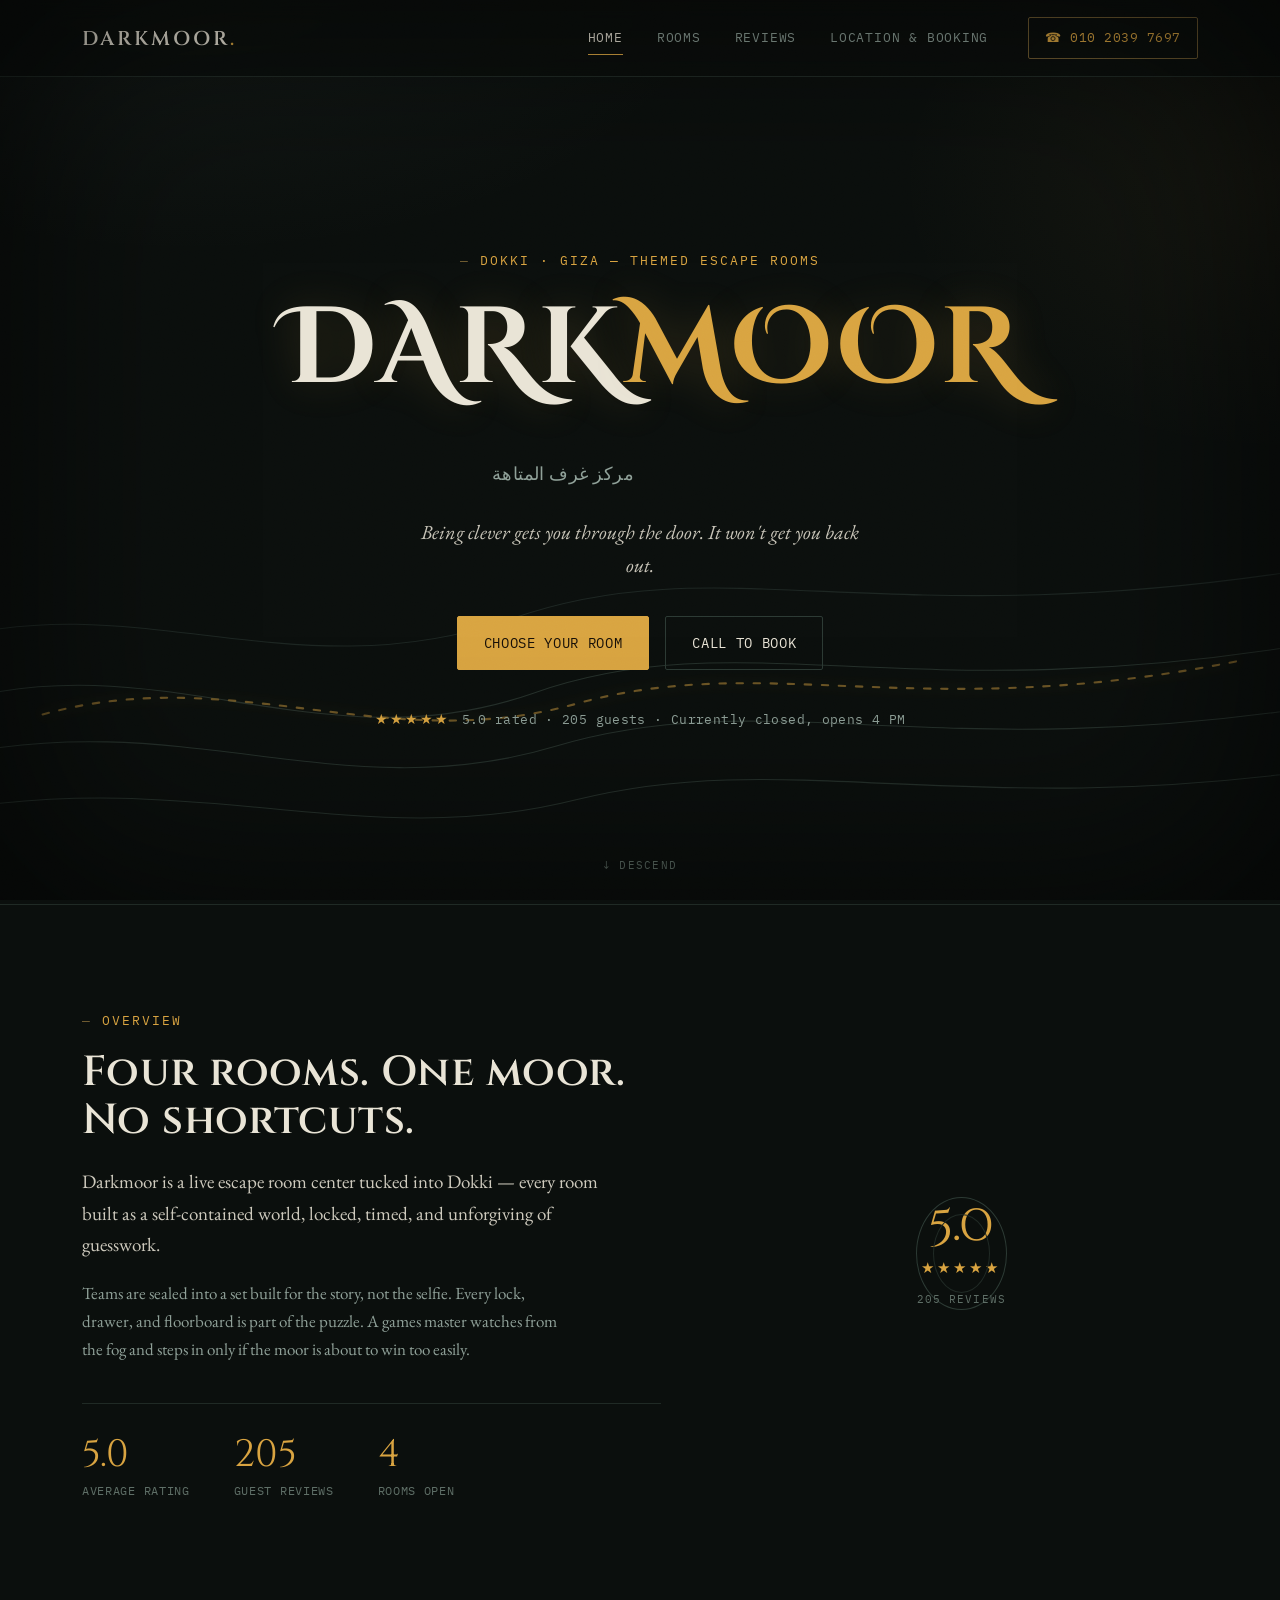
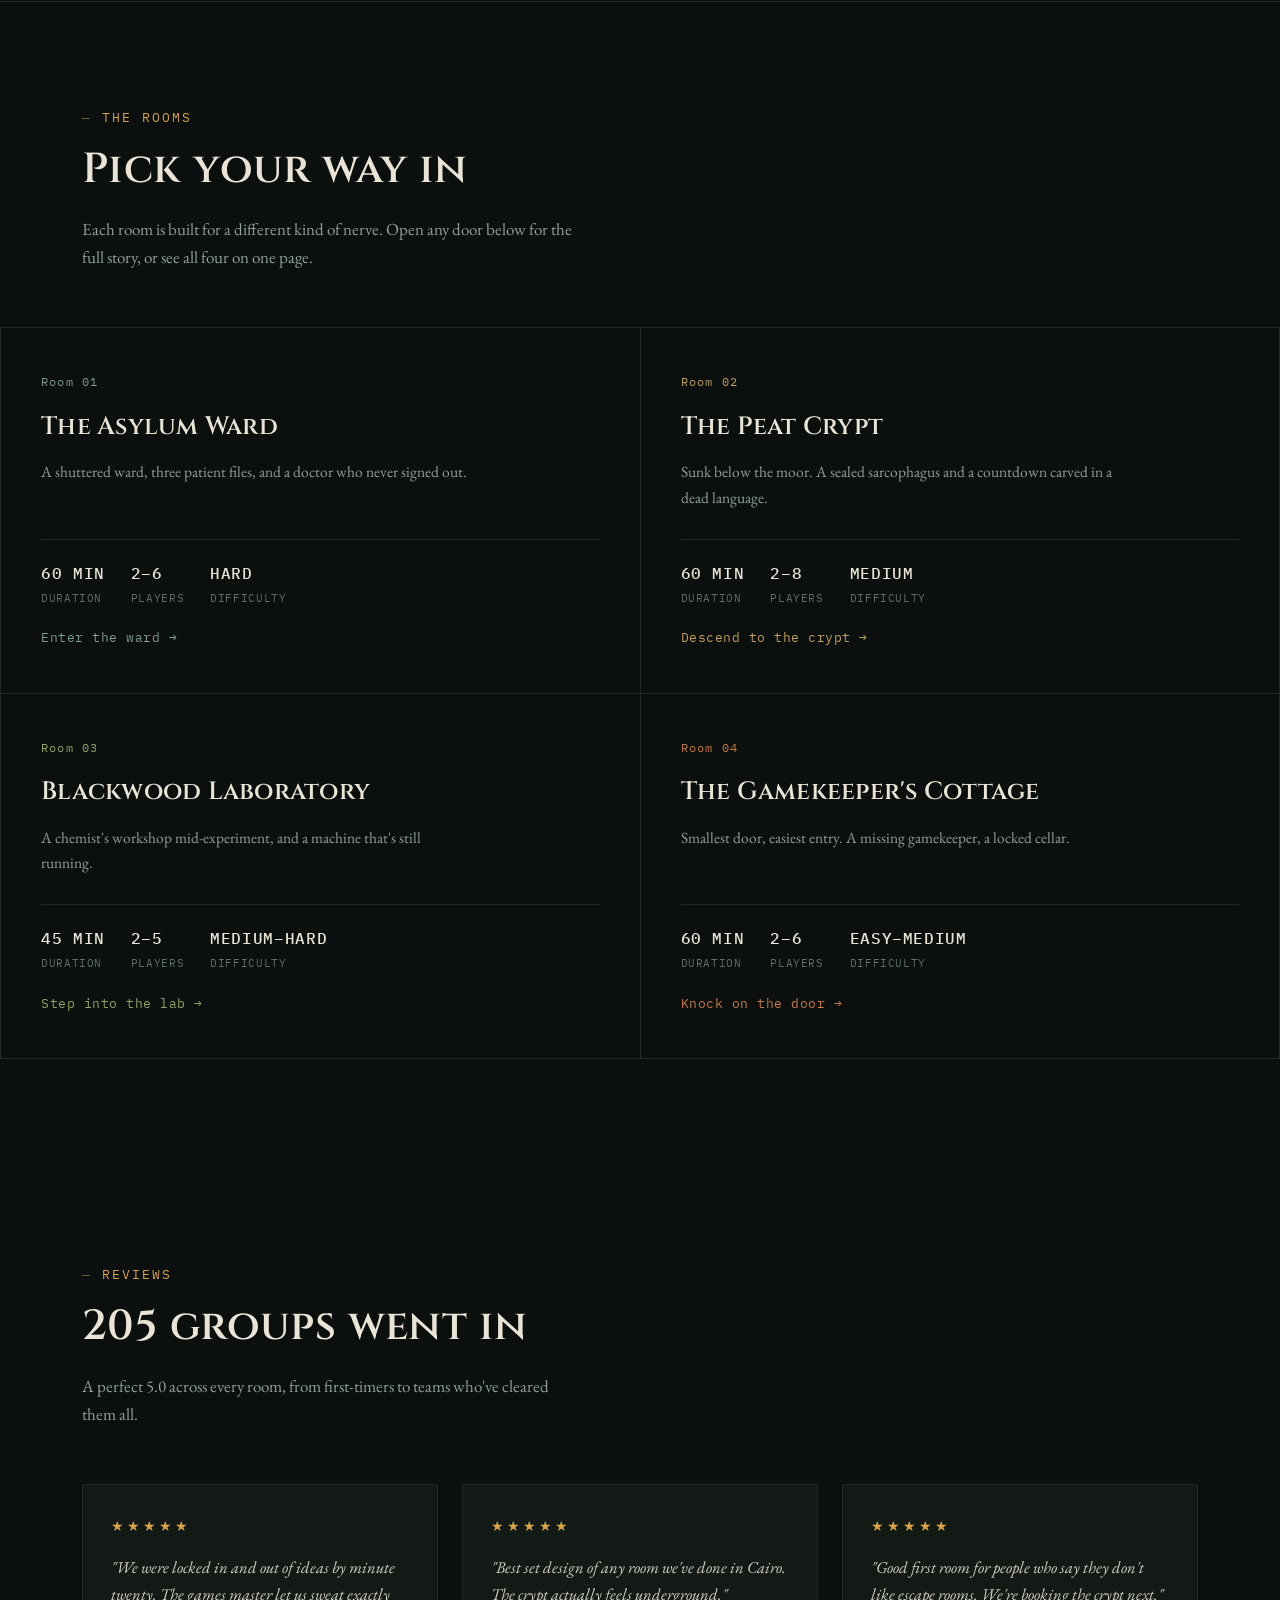
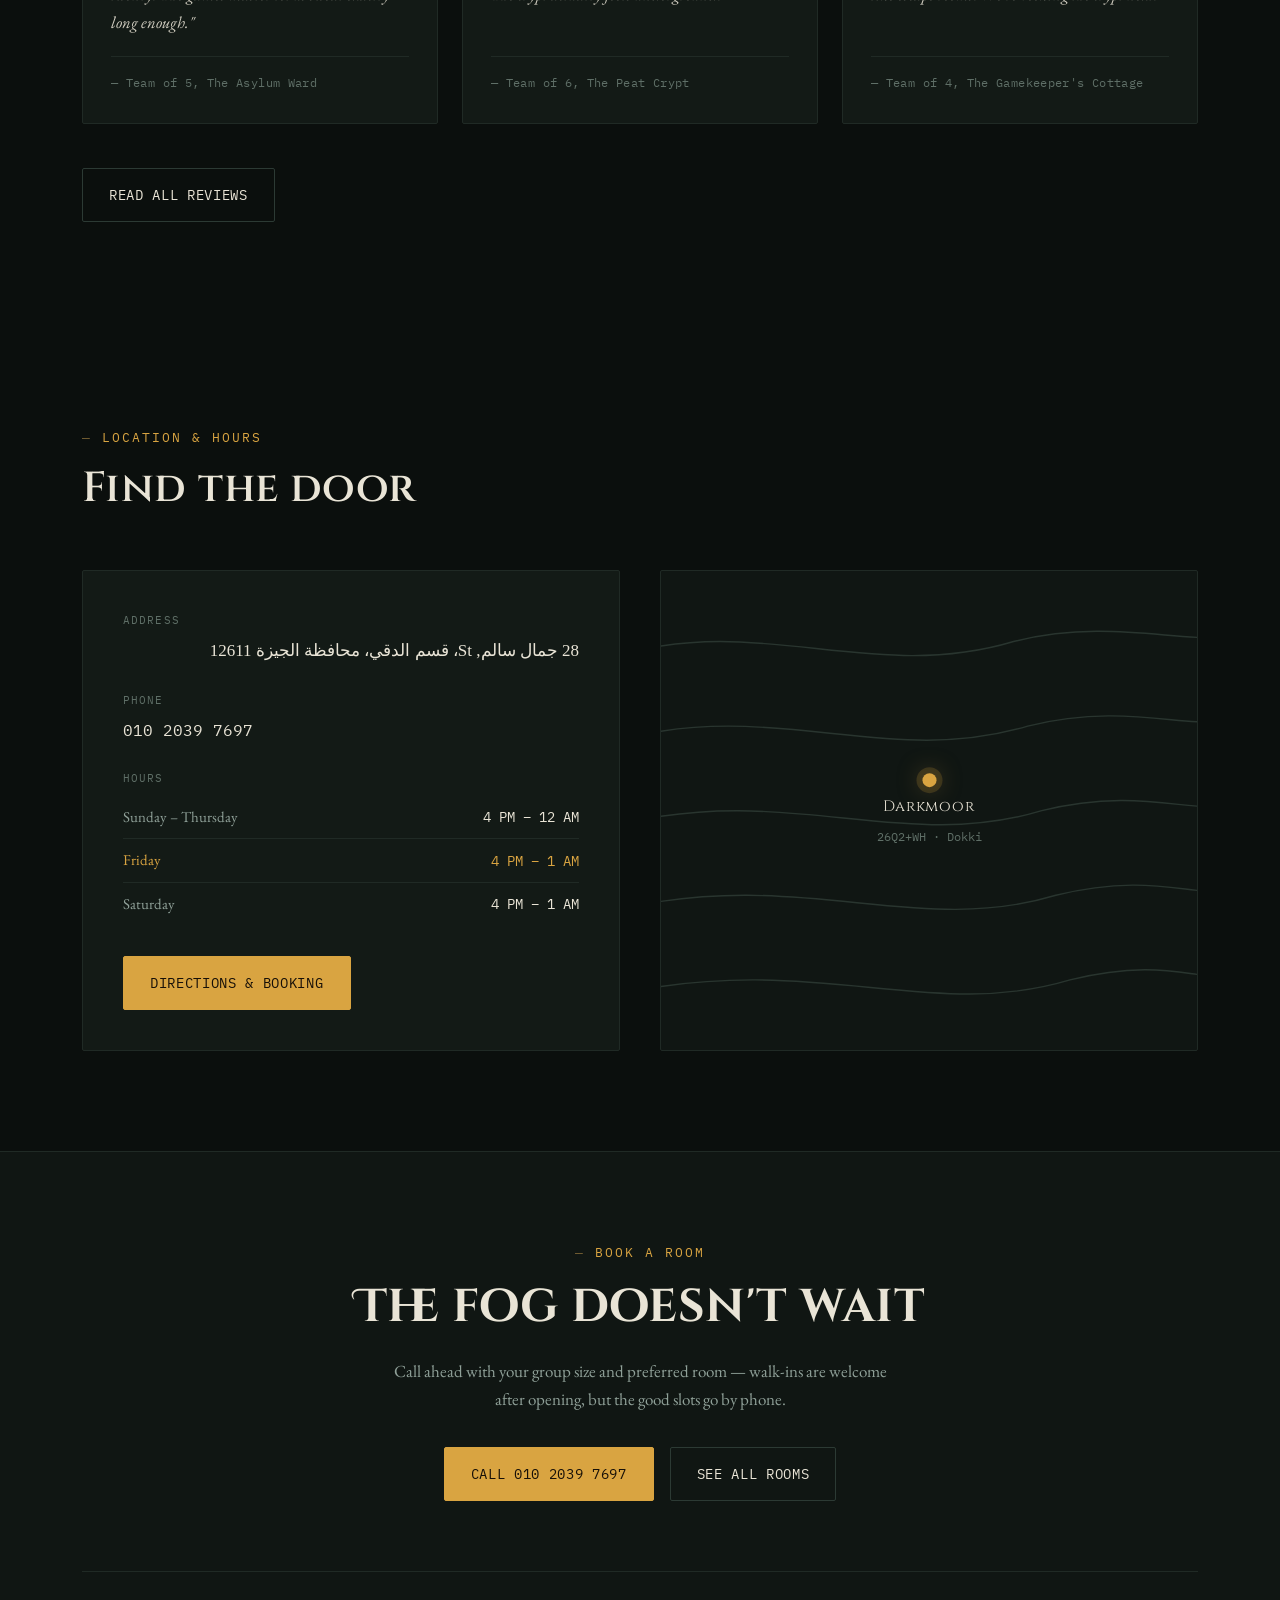
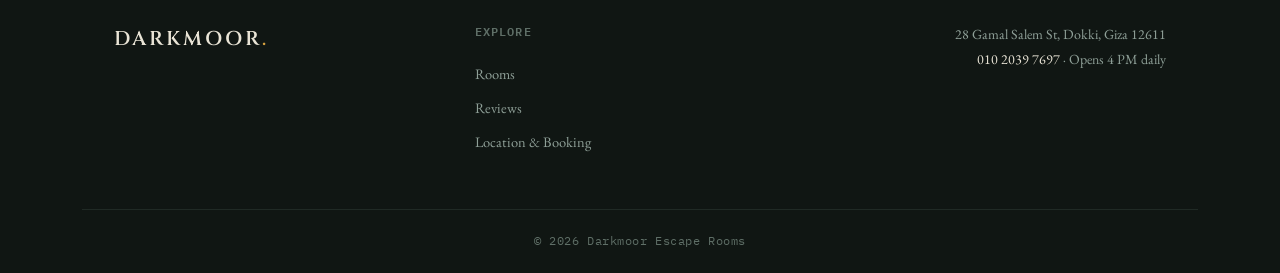
==== index.html @ d8e2b0bd "Add files via upload" ====
<!DOCTYPE html>
<html lang="en" dir="ltr">
<head>
<meta charset="UTF-8">
<meta name="viewport" content="width=device-width, initial-scale=1.0">
<title>Darkmoor Escape Rooms — Dokki, Giza</title>
<meta name="description" content="Darkmoor Escape Rooms in Dokki, Giza. Four themed rooms, one moor, no easy way out. 5.0 stars from 205 guests.">
<link rel="preconnect" href="https://fonts.googleapis.com">
<link rel="preconnect" href="https://fonts.gstatic.com" crossorigin>
<link href="https://fonts.googleapis.com/css2?family=Cinzel:wght@400;500;600;700&family=Cinzel+Decorative:wght@700;900&family=EB+Garamond:ital,wght@0,400;0,500;0,600;1,400&family=IBM+Plex+Mono:wght@400;500&display=swap" rel="stylesheet">
<link rel="stylesheet" href="styles.css">
</head>
<body>

<div class="grain" aria-hidden="true"></div>

<header class="site">
  <div class="nav">
    <a href="index.html" class="brand"><span class="mark">DARKMOOR<span class="dot">.</span></span></a>
    <button class="nav-toggle" aria-label="Toggle menu" aria-expanded="false"><span></span><span></span><span></span></button>
    <nav class="links" aria-label="Primary">
      <a href="index.html" aria-current="page">Home</a>
      <a href="rooms.html">Rooms</a>
      <a href="reviews.html">Reviews</a>
      <a href="location.html">Location &amp; Booking</a>
    </nav>
    <a class="nav-call" href="tel:01020397697">☎ 010 2039 7697</a>
  </div>
</header>

<main id="top">

  <section class="hero">
    <svg class="hero-topo" viewBox="0 0 1200 800" preserveAspectRatio="xMidYMid slice" aria-hidden="true">
      <path d="M-50,600 C150,540 300,660 500,590 C700,520 850,610 1250,540" fill="none" stroke="#3a4a42" stroke-width="1"/>
      <path d="M-50,650 C170,600 320,700 520,640 C720,580 880,660 1250,600" fill="none" stroke="#3a4a42" stroke-width="1"/>
      <path d="M-50,700 C190,660 340,740 540,690 C740,640 900,710 1250,660" fill="none" stroke="#3a4a42" stroke-width="1"/>
      <path d="M-50,540 C130,490 280,590 480,520 C680,450 830,540 1250,470" fill="none" stroke="#2c3934" stroke-width="1"/>
      <path class="hero-lantern-path" d="M40,610 C220,560 360,650 540,600 C720,550 860,620 1160,560" fill="none" stroke="#d9a441" stroke-width="2" stroke-linecap="round"/>
    </svg>

    <div class="hero-content">
      <span class="eyebrow">Dokki · Giza — Themed Escape Rooms</span>
      <h1>DARK<span>MOOR</span></h1>
      <p class="arabic-name">مركز غرف المتاهة</p>
      <p class="tagline">Being clever gets you through the door. It won't get you back out.</p>

      <div class="hero-actions">
        <a class="btn btn-primary" href="rooms.html">Choose Your Room</a>
        <a class="btn btn-ghost" href="tel:01020397697">Call to Book</a>
      </div>

      <div class="hero-rating">
        <span class="stars">★★★★★</span>
        <span>5.0 rated · 205 guests · Currently closed, opens 4 PM</span>
      </div>
    </div>

    <span class="scroll-cue">↓ descend</span>
  </section>

  <section class="overview" id="overview">
    <div class="wrap">
      <div class="grid">
        <div>
          <span class="eyebrow">Overview</span>
          <h2>Four rooms. One moor. No shortcuts.</h2>
          <p class="lede">Darkmoor is a live escape room center tucked into Dokki — every room built as a self-contained world, locked, timed, and unforgiving of guesswork.</p>
          <p>Teams are sealed into a set built for the story, not the selfie. Every lock, drawer, and floorboard is part of the puzzle. A games master watches from the fog and steps in only if the moor is about to win too easily.</p>
          <div class="stat-row">
            <div class="stat"><span class="n">5.0</span><span class="l">Average rating</span></div>
            <div class="stat"><span class="n">205</span><span class="l">Guest reviews</span></div>
            <div class="stat"><span class="n">4</span><span class="l">Rooms open</span></div>
          </div>
        </div>
        <div class="seal-frame">
          <div class="inner">
            <span class="big">5.0</span>
            <span class="stars">★★★★★</span>
            <span class="sub">205 Reviews</span>
          </div>
        </div>
      </div>
    </div>
  </section>

  <section class="rooms" id="rooms">
    <div class="wrap">
      <div class="section-head">
        <span class="eyebrow">The Rooms</span>
        <h2>Pick your way in</h2>
        <p>Each room is built for a different kind of nerve. Open any door below for the full story, or see all four on one page.</p>
      </div>
    </div>
    <div class="room-list">
      <a class="room-card" href="asylum-ward.html">
        <span class="index">Room 01</span>
        <h3>The Asylum Ward</h3>
        <p class="desc">A shuttered ward, three patient files, and a doctor who never signed out.</p>
        <div class="room-meta">
          <span><b>60 min</b>Duration</span>
          <span><b>2–6</b>Players</span>
          <span><b>Hard</b>Difficulty</span>
        </div>
        <div class="enter">Enter the ward →</div>
      </a>
      <a class="room-card" href="peat-crypt.html">
        <span class="index">Room 02</span>
        <h3>The Peat Crypt</h3>
        <p class="desc">Sunk below the moor. A sealed sarcophagus and a countdown carved in a dead language.</p>
        <div class="room-meta">
          <span><b>60 min</b>Duration</span>
          <span><b>2–8</b>Players</span>
          <span><b>Medium</b>Difficulty</span>
        </div>
        <div class="enter">Descend to the crypt →</div>
      </a>
      <a class="room-card" href="blackwood-laboratory.html">
        <span class="index">Room 03</span>
        <h3>Blackwood Laboratory</h3>
        <p class="desc">A chemist's workshop mid-experiment, and a machine that's still running.</p>
        <div class="room-meta">
          <span><b>45 min</b>Duration</span>
          <span><b>2–5</b>Players</span>
          <span><b>Medium–Hard</b>Difficulty</span>
        </div>
        <div class="enter">Step into the lab →</div>
      </a>
      <a class="room-card" href="gamekeepers-cottage.html">
        <span class="index">Room 04</span>
        <h3>The Gamekeeper's Cottage</h3>
        <p class="desc">Smallest door, easiest entry. A missing gamekeeper, a locked cellar.</p>
        <div class="room-meta">
          <span><b>60 min</b>Duration</span>
          <span><b>2–6</b>Players</span>
          <span><b>Easy–Medium</b>Difficulty</span>
        </div>
        <div class="enter">Knock on the door →</div>
      </a>
    </div>
  </section>

  <section class="reviews" id="reviews">
    <div class="wrap">
      <div class="section-head">
        <span class="eyebrow">Reviews</span>
        <h2>205 groups went in</h2>
        <p>A perfect 5.0 across every room, from first-timers to teams who've cleared them all.</p>
      </div>
      <div class="review-grid">
        <div class="review-card">
          <div class="stars">★★★★★</div>
          <p>"We were locked in and out of ideas by minute twenty. The games master let us sweat exactly long enough."</p>
          <div class="who">— Team of 5, The Asylum Ward</div>
        </div>
        <div class="review-card">
          <div class="stars">★★★★★</div>
          <p>"Best set design of any room we've done in Cairo. The crypt actually feels underground."</p>
          <div class="who">— Team of 6, The Peat Crypt</div>
        </div>
        <div class="review-card">
          <div class="stars">★★★★★</div>
          <p>"Good first room for people who say they don't like escape rooms. We're booking the crypt next."</p>
          <div class="who">— Team of 4, The Gamekeeper's Cottage</div>
        </div>
      </div>
      <div class="hero-actions" style="justify-content:flex-start; margin-top:44px;">
        <a class="btn btn-ghost" href="reviews.html">Read All Reviews</a>
      </div>
    </div>
  </section>

  <section class="location" id="location">
    <div class="wrap">
      <div class="section-head">
        <span class="eyebrow">Location &amp; Hours</span>
        <h2>Find the door</h2>
      </div>
      <div class="loc-grid">
        <div class="card-panel">
          <div class="field">
            <div class="k">Address</div>
            <div class="v arabic">28 جمال سالم, St، قسم الدقي، محافظة الجيزة 12611</div>
          </div>
          <div class="field">
            <div class="k">Phone</div>
            <div class="v mono"><a href="tel:01020397697">010 2039 7697</a></div>
          </div>
          <div class="field" style="margin-bottom:0;">
            <div class="k">Hours</div>
            <table class="hours">
              <tr><td>Sunday – Thursday</td><td>4 PM – 12 AM</td></tr>
              <tr class="today"><td>Friday</td><td>4 PM – 1 AM</td></tr>
              <tr><td>Saturday</td><td>4 PM – 1 AM</td></tr>
            </table>
          </div>
          <div class="hero-actions" style="justify-content:flex-start; margin-top:30px;">
            <a class="btn btn-primary" href="location.html">Directions &amp; Booking</a>
          </div>
        </div>
        <div class="map-render">
          <svg viewBox="0 0 400 340" preserveAspectRatio="xMidYMid slice" aria-hidden="true">
            <path d="M-20,60 C80,30 160,80 260,50 C340,30 400,60 420,40" fill="none" stroke="#3a4a42" stroke-width="1"/>
            <path d="M-20,120 C90,90 170,140 270,110 C350,90 400,120 420,100" fill="none" stroke="#3a4a42" stroke-width="1"/>
            <path d="M-20,180 C100,150 180,200 280,170 C360,150 400,180 420,160" fill="none" stroke="#3a4a42" stroke-width="1"/>
            <path d="M-20,240 C110,210 190,260 290,230 C370,210 400,240 420,220" fill="none" stroke="#3a4a42" stroke-width="1"/>
            <path d="M-20,300 C120,270 200,320 300,290 C380,270 400,300 420,280" fill="none" stroke="#3a4a42" stroke-width="1"/>
          </svg>
          <div class="pin">
            <div class="dot"></div>
            <div class="label">Darkmoor</div>
            <div class="plus">26Q2+WH · Dokki</div>
          </div>
        </div>
      </div>
    </div>
  </section>

</main>

<footer class="site">
  <div class="wrap">
    <div class="cta-block">
      <span class="eyebrow">Book a Room</span>
      <h2>The fog doesn't wait</h2>
      <p>Call ahead with your group size and preferred room — walk-ins are welcome after opening, but the good slots go by phone.</p>
      <div class="hero-actions">
        <a class="btn btn-primary" href="tel:01020397697">Call 010 2039 7697</a>
        <a class="btn btn-ghost" href="rooms.html">See All Rooms</a>
      </div>
    </div>

    <div class="foot-grid">
      <a href="index.html" class="brand"><span class="mark">DARKMOOR<span class="dot">.</span></span></a>
      <div class="foot-col">
        <h4>Explore</h4>
        <a href="rooms.html">Rooms</a>
        <a href="reviews.html">Reviews</a>
        <a href="location.html">Location &amp; Booking</a>
      </div>
      <div class="foot-meta">
        28 Gamal Salem St, Dokki, Giza 12611<br>
        <a href="tel:01020397697">010 2039 7697</a> · Opens 4 PM daily
      </div>
    </div>
    <div class="foot-bottom">© 2026 Darkmoor Escape Rooms</div>
  </div>
</footer>

<script src="main.js"></script>
</body>
</html>
---- styles.css ----
/* ==========================================================================
   DARKMOOR ESCAPE ROOMS
   Tokens: bg #0d1210 / panel #141b17 / ink #e9e4d6 / dim #93a099
   line #3a4a42 / gold #d9a441
   Room accents — asylum #7e9a92 · crypt #c2a15a · lab #93a563 · cottage #c97a43
   Display: Cinzel Decorative · Heading: Cinzel · Body: EB Garamond · Data: IBM Plex Mono
   ========================================================================== */

:root{
  --bg: #0b0f0d;
  --bg-alt: #101613;
  --panel: #131a16;
  --panel-2: #17201b;
  --ink: #e9e4d6;
  --dim: #8fa098;
  --dim-2: #5f6f67;
  --line: #2c3a34;
  --line-soft: #202a25;
  --gold: #d9a441;
  --gold-soft: #a9863f;
  --gold-dim: #6e5a30;

  --asylum: #7e9a92;
  --crypt: #c2a15a;
  --lab: #93a563;
  --cottage: #c97a43;
  --accent: var(--gold);

  --display: 'Cinzel Decorative', 'Cinzel', serif;
  --heading: 'Cinzel', serif;
  --body: 'EB Garamond', serif;
  --mono: 'IBM Plex Mono', monospace;
  --arabic: 'Traditional Arabic', 'Segoe UI', Tahoma, serif;

  --wrap: 1180px;
  --ease: cubic-bezier(.22,.7,.2,1);
}

*, *::before, *::after{ box-sizing: border-box; }
html{ scroll-behavior: smooth; }
@media (prefers-reduced-motion: reduce){
  html{ scroll-behavior: auto; }
  *, *::before, *::after{ animation-duration: 0.001ms !important; animation-iteration-count: 1 !important; transition-duration: 0.001ms !important; scroll-behavior: auto !important; }
}

body{
  margin: 0;
  background: var(--bg);
  color: var(--ink);
  font-family: var(--body);
  font-size: 17px;
  line-height: 1.65;
  -webkit-font-smoothing: antialiased;
  overflow-x: hidden;
}

/* ---- background wash ---------------------------------------------- */
body{
  background-image:
    radial-gradient(ellipse 900px 500px at 15% -5%, rgba(126,154,146,0.07), transparent 60%),
    radial-gradient(ellipse 700px 500px at 100% 20%, rgba(217,164,65,0.05), transparent 55%);
  background-attachment: fixed;
}

a{ color: inherit; text-decoration: none; }
ul{ margin: 0; padding: 0; list-style: none; }
img, svg{ display: block; max-width: 100%; }
button{ font: inherit; color: inherit; background: none; border: none; cursor: pointer; }
input, select, textarea{ font: inherit; color: inherit; }

h1, h2, h3, h4{
  font-family: var(--heading);
  font-weight: 600;
  letter-spacing: 0.01em;
  margin: 0 0 0.5em;
  color: var(--ink);
}
h1{ font-size: clamp(38px, 6vw, 68px); line-height: 1.05; letter-spacing: 0.005em; }
h2{ font-size: clamp(28px, 3.6vw, 42px); line-height: 1.15; }
h3{ font-family: var(--heading); font-size: 22px; font-weight: 600; }

p{ margin: 0 0 1em; color: var(--dim); max-width: 62ch; }
p:last-child{ margin-bottom: 0; }

.wrap{ max-width: var(--wrap); margin: 0 auto; padding: 0 32px; }

.eyebrow{
  display: inline-block;
  font-family: var(--mono);
  font-size: 12.5px;
  letter-spacing: 0.16em;
  text-transform: uppercase;
  color: var(--gold);
  margin-bottom: 18px;
}
.eyebrow::before{ content: '— '; color: var(--gold-dim); }

.lede{ font-size: 19px; color: var(--ink); opacity: 0.88; max-width: 58ch; }

/* ---- grain / atmosphere overlay ------------------------------------ */
.grain{
  position: fixed;
  inset: 0;
  z-index: 999;
  pointer-events: none;
  opacity: 0.05;
  mix-blend-mode: overlay;
  background-image: url("data:image/svg+xml;utf8,<svg xmlns='http://www.w3.org/2000/svg' width='180' height='180'><filter id='n'><feTurbulence type='fractalNoise' baseFrequency='0.9' numOctaves='2' stitchTiles='stitch'/></filter><rect width='100%25' height='100%25' filter='url(%23n)'/></svg>");
  animation: grain-shift 9s steps(6) infinite;
}
@keyframes grain-shift{
  0%{ transform: translate(0,0); }
  20%{ transform: translate(-2%,2%); }
  40%{ transform: translate(2%,-1%); }
  60%{ transform: translate(-1%,-2%); }
  80%{ transform: translate(2%,1%); }
  100%{ transform: translate(0,0); }
}
body::after{
  content: '';
  position: fixed;
  inset: 0;
  z-index: 998;
  pointer-events: none;
  box-shadow: inset 0 0 220px rgba(0,0,0,0.75);
}

/* ==========================================================================
   HEADER / NAV
   ========================================================================== */
header.site{
  position: sticky;
  top: 0;
  z-index: 500;
  background: rgba(11,15,13,0.82);
  backdrop-filter: blur(10px);
  -webkit-backdrop-filter: blur(10px);
  border-bottom: 1px solid var(--line-soft);
}
.nav{
  max-width: var(--wrap);
  margin: 0 auto;
  padding: 0 32px;
  height: 76px;
  display: flex;
  align-items: center;
  gap: 40px;
}
.brand{ display: flex; align-items: center; margin-right: auto; }
.brand .mark{
  font-family: var(--heading);
  font-weight: 600;
  font-size: 20px;
  letter-spacing: 0.15em;
  color: var(--ink);
}
.brand .dot{ color: var(--gold); }

.links{ display: flex; gap: 34px; }
.links a{
  font-family: var(--mono);
  font-size: 13px;
  letter-spacing: 0.06em;
  text-transform: uppercase;
  color: var(--dim);
  position: relative;
  padding: 6px 0;
  transition: color 0.2s var(--ease);
}
.links a::after{
  content: '';
  position: absolute;
  left: 0; right: 100%;
  bottom: 0;
  height: 1px;
  background: var(--gold);
  transition: right 0.28s var(--ease);
}
.links a:hover, .links a[aria-current="page"]{ color: var(--ink); }
.links a:hover::after, .links a[aria-current="page"]::after{ right: 0; }

.nav-call{
  font-family: var(--mono);
  font-size: 13px;
  letter-spacing: 0.04em;
  color: var(--gold);
  white-space: nowrap;
  border: 1px solid var(--gold-dim);
  padding: 9px 16px;
  border-radius: 2px;
  transition: background 0.2s var(--ease), border-color 0.2s var(--ease);
}
.nav-call:hover{ background: rgba(217,164,65,0.1); border-color: var(--gold); }

.nav-toggle{
  display: none;
  width: 34px; height: 34px;
  position: relative;
  flex-shrink: 0;
}
.nav-toggle span{
  position: absolute;
  left: 6px; right: 6px;
  height: 1px;
  background: var(--ink);
  transition: transform 0.25s var(--ease), opacity 0.2s var(--ease), top 0.25s var(--ease);
}
.nav-toggle span:nth-child(1){ top: 11px; }
.nav-toggle span:nth-child(2){ top: 17px; }
.nav-toggle span:nth-child(3){ top: 23px; }
.nav-toggle[aria-expanded="true"] span:nth-child(1){ top: 17px; transform: rotate(45deg); }
.nav-toggle[aria-expanded="true"] span:nth-child(2){ opacity: 0; }
.nav-toggle[aria-expanded="true"] span:nth-child(3){ top: 17px; transform: rotate(-45deg); }

/* ==========================================================================
   BUTTONS
   ========================================================================== */
.btn{
  display: inline-flex;
  align-items: center;
  gap: 8px;
  font-family: var(--mono);
  font-size: 13.5px;
  letter-spacing: 0.05em;
  text-transform: uppercase;
  padding: 15px 26px;
  border-radius: 2px;
  transition: transform 0.2s var(--ease), background 0.2s var(--ease), border-color 0.2s var(--ease), color 0.2s var(--ease);
  white-space: nowrap;
}
.btn-primary{
  background: var(--gold);
  color: #171008;
  border: 1px solid var(--gold);
}
.btn-primary:hover{ background: #e9b656; transform: translateY(-1px); }
.btn-ghost{
  background: transparent;
  color: var(--ink);
  border: 1px solid var(--line);
}
.btn-ghost:hover{ border-color: var(--gold-soft); color: var(--gold); transform: translateY(-1px); }

.hero-actions{ display: flex; gap: 16px; flex-wrap: wrap; margin-top: 34px; }

/* ==========================================================================
   HOME HERO
   ========================================================================== */
.hero{
  position: relative;
  min-height: 92vh;
  display: flex;
  align-items: center;
  justify-content: center;
  overflow: hidden;
  border-bottom: 1px solid var(--line-soft);
}
.hero-topo{
  position: absolute;
  inset: 0;
  width: 100%; height: 100%;
  opacity: 0.55;
}
.hero-lantern-path{
  opacity: 0.85;
  stroke-dasharray: 6 10;
  animation: lantern-flicker 5s ease-in-out infinite, lantern-travel 14s linear infinite;
  filter: drop-shadow(0 0 6px rgba(217,164,65,0.55));
}
@keyframes lantern-flicker{
  0%, 100%{ opacity: 0.55; }
  8%{ opacity: 0.9; }
  20%{ opacity: 0.5; }
  32%{ opacity: 0.95; }
  50%{ opacity: 0.6; }
  74%{ opacity: 0.85; }
}
@keyframes lantern-travel{
  to{ stroke-dashoffset: -320; }
}

.hero-content{
  position: relative;
  z-index: 2;
  text-align: center;
  max-width: 760px;
  padding: 0 24px;
}
.hero-content h1{
  font-family: var(--display);
  font-weight: 700;
  font-size: clamp(52px, 10vw, 108px);
  letter-spacing: 0.03em;
  color: var(--ink);
  text-shadow: 0 0 40px rgba(217,164,65,0.18);
}
.hero-content h1 span{ color: var(--gold); }
.hero-content .eyebrow{ display: block; margin-bottom: 22px; }
.arabic-name{
  font-family: var(--arabic);
  font-size: 18px;
  color: var(--dim);
  letter-spacing: 0.02em;
  margin: 10px 0 0;
}
.tagline{
  font-family: var(--body);
  font-style: italic;
  font-size: 20px;
  color: var(--ink);
  opacity: 0.85;
  margin: 26px auto 0;
  max-width: 46ch;
}
.hero .hero-actions{ justify-content: center; }

.hero-rating{
  margin-top: 38px;
  display: flex;
  align-items: center;
  justify-content: center;
  gap: 12px;
  font-family: var(--mono);
  font-size: 12.5px;
  color: var(--dim);
  letter-spacing: 0.03em;
}
.hero-rating .stars{ color: var(--gold); letter-spacing: 2px; font-size: 14px; }

.scroll-cue{
  position: absolute;
  bottom: 30px;
  left: 50%;
  transform: translateX(-50%);
  font-family: var(--mono);
  font-size: 11px;
  letter-spacing: 0.12em;
  text-transform: uppercase;
  color: var(--dim-2);
  animation: cue-bob 2.4s ease-in-out infinite;
}
@keyframes cue-bob{
  0%, 100%{ transform: translate(-50%, 0); opacity: 0.5; }
  50%{ transform: translate(-50%, 8px); opacity: 1; }
}

/* ==========================================================================
   SECTION LAYOUT GENERICS
   ========================================================================== */
section{ padding: 100px 0; }
.section-head{ max-width: 640px; margin-bottom: 56px; }
.section-head p{ margin-top: 14px; }

.grid{
  display: grid;
  grid-template-columns: 1.1fr 0.9fr;
  gap: 64px;
  align-items: start;
}

/* ---- overview ------------------------------------------------------ */
.overview{ border-bottom: 1px solid var(--line-soft); }
.overview .grid{ align-items: center; }
.stat-row{
  display: flex;
  gap: 44px;
  margin-top: 40px;
  padding-top: 32px;
  border-top: 1px solid var(--line-soft);
}
.stat{ display: flex; flex-direction: column; }
.stat .n{ font-family: var(--heading); font-size: 38px; color: var(--gold); line-height: 1; }
.stat .l{ font-family: var(--mono); font-size: 11.5px; letter-spacing: 0.06em; text-transform: uppercase; color: var(--dim-2); margin-top: 8px; }

.seal-frame{
  aspect-ratio: 1;
  max-width: 320px;
  margin: 0 auto;
  border: 1px solid var(--line);
  border-radius: 50%;
  display: flex;
  align-items: center;
  justify-content: center;
  position: relative;
}
.seal-frame::before{
  content: '';
  position: absolute;
  inset: 16px;
  border: 1px solid var(--line-soft);
  border-radius: 50%;
}
.seal-frame .inner{ display: flex; flex-direction: column; align-items: center; gap: 6px; }
.seal-frame .big{ font-family: var(--display); font-size: 52px; color: var(--gold); line-height: 1; }
.seal-frame .stars{ color: var(--gold); letter-spacing: 3px; font-size: 15px; }
.seal-frame .sub{ font-family: var(--mono); font-size: 11px; letter-spacing: 0.1em; text-transform: uppercase; color: var(--dim-2); margin-top: 4px; }

/* ==========================================================================
   ROOM CARDS
   ========================================================================== */
.room-list{
  display: grid;
  grid-template-columns: repeat(2, 1fr);
  border-top: 1px solid var(--line-soft);
  border-left: 1px solid var(--line-soft);
}
.room-card{
  --room-accent: var(--gold);
  position: relative;
  padding: 44px 40px;
  border-right: 1px solid var(--line-soft);
  border-bottom: 1px solid var(--line-soft);
  display: flex;
  flex-direction: column;
  min-height: 300px;
  transition: background 0.3s var(--ease);
  overflow: hidden;
}
.room-card::before{
  content: '';
  position: absolute;
  top: 0; left: 0; right: 0;
  height: 2px;
  background: var(--room-accent);
  transform: scaleX(0);
  transform-origin: left;
  transition: transform 0.4s var(--ease);
}
.room-card:hover{ background: var(--panel); }
.room-card:hover::before{ transform: scaleX(1); }
.room-card:nth-child(1){ --room-accent: var(--asylum); }
.room-card:nth-child(2){ --room-accent: var(--crypt); }
.room-card:nth-child(3){ --room-accent: var(--lab); }
.room-card:nth-child(4){ --room-accent: var(--cottage); }

.room-card .index{
  font-family: var(--mono);
  font-size: 12px;
  letter-spacing: 0.1em;
  color: var(--room-accent);
}
.room-card h3{ margin: 14px 0 12px; font-size: 25px; }
.room-card .desc{ font-size: 15.5px; margin-bottom: auto; }
.room-meta{
  display: flex;
  gap: 26px;
  margin: 28px 0 20px;
  padding-top: 20px;
  border-top: 1px solid var(--line-soft);
}
.room-meta span{
  display: flex;
  flex-direction: column;
  font-family: var(--mono);
  font-size: 10.5px;
  letter-spacing: 0.06em;
  text-transform: uppercase;
  color: var(--dim-2);
  gap: 4px;
}
.room-meta b{ font-size: 16px; color: var(--ink); font-weight: 500; }
.room-card .enter{
  font-family: var(--mono);
  font-size: 13px;
  letter-spacing: 0.04em;
  color: var(--room-accent);
  display: flex;
  align-items: center;
  gap: 8px;
  transition: gap 0.25s var(--ease);
}
.room-card:hover .enter{ gap: 14px; }

/* ==========================================================================
   REVIEWS (shared: home + reviews page)
   ========================================================================== */
.review-grid{
  display: grid;
  grid-template-columns: repeat(3, 1fr);
  gap: 24px;
}
.review-card{
  background: var(--panel);
  border: 1px solid var(--line-soft);
  padding: 30px 28px;
  border-radius: 2px;
  display: flex;
  flex-direction: column;
}
.review-card .stars{ color: var(--gold); letter-spacing: 3px; font-size: 14px; margin-bottom: 16px; }
.review-card p{
  font-style: italic;
  color: var(--ink);
  opacity: 0.9;
  font-size: 16.5px;
  margin-bottom: 20px;
}
.review-card .who{
  margin-top: auto;
  font-family: var(--mono);
  font-size: 12px;
  letter-spacing: 0.03em;
  color: var(--dim-2);
  padding-top: 16px;
  border-top: 1px solid var(--line-soft);
}

.review-filter{
  display: flex;
  flex-wrap: wrap;
  gap: 10px;
  margin-bottom: 44px;
}
.chip{
  font-family: var(--mono);
  font-size: 12.5px;
  letter-spacing: 0.04em;
  text-transform: uppercase;
  padding: 9px 18px;
  border: 1px solid var(--line);
  border-radius: 999px;
  color: var(--dim);
  transition: all 0.2s var(--ease);
}
.chip:hover{ border-color: var(--gold-soft); color: var(--ink); }
.chip[aria-pressed="true"]{ background: var(--gold); border-color: var(--gold); color: #171008; }
.review-card[hidden]{ display: none; }

/* ==========================================================================
   LOCATION
   ========================================================================== */
.loc-grid{
  display: grid;
  grid-template-columns: 1fr 1fr;
  gap: 40px;
  align-items: stretch;
}
.card-panel{
  background: var(--panel);
  border: 1px solid var(--line-soft);
  padding: 40px;
  border-radius: 2px;
}
.field{ margin-bottom: 26px; }
.field .k{
  font-family: var(--mono);
  font-size: 11px;
  letter-spacing: 0.1em;
  text-transform: uppercase;
  color: var(--dim-2);
  margin-bottom: 8px;
}
.field .v{ font-size: 18px; color: var(--ink); }
.field .v.mono{ font-family: var(--mono); font-size: 16px; }
.field .v.arabic{ font-family: var(--arabic); font-size: 17px; direction: rtl; }
.field .v a:hover{ color: var(--gold); }

table.hours{ width: 100%; border-collapse: collapse; font-size: 15px; }
table.hours td{ padding: 9px 0; border-bottom: 1px solid var(--line-soft); color: var(--dim); }
table.hours td:last-child{ text-align: right; font-family: var(--mono); font-size: 13.5px; color: var(--ink); }
table.hours tr:last-child td{ border-bottom: none; }
table.hours tr.today td{ color: var(--gold); }
table.hours tr.today td:last-child{ color: var(--gold); }

.map-render{
  position: relative;
  border: 1px solid var(--line-soft);
  border-radius: 2px;
  overflow: hidden;
  min-height: 320px;
  background: var(--bg-alt);
}
.map-render svg{ position: absolute; inset: 0; width: 100%; height: 100%; opacity: 0.6; }
.map-render .pin{
  position: absolute;
  top: 50%; left: 50%;
  transform: translate(-50%, -50%);
  display: flex;
  flex-direction: column;
  align-items: center;
  gap: 8px;
}
.map-render .dot{
  width: 14px; height: 14px;
  border-radius: 50%;
  background: var(--gold);
  box-shadow: 0 0 0 6px rgba(217,164,65,0.18), 0 0 24px rgba(217,164,65,0.55);
  animation: pin-pulse 2.6s ease-in-out infinite;
}
@keyframes pin-pulse{
  0%, 100%{ box-shadow: 0 0 0 6px rgba(217,164,65,0.18), 0 0 24px rgba(217,164,65,0.55); }
  50%{ box-shadow: 0 0 0 10px rgba(217,164,65,0.08), 0 0 32px rgba(217,164,65,0.75); }
}
.map-render .label{ font-family: var(--heading); font-size: 15px; letter-spacing: 0.06em; color: var(--ink); }
.map-render .plus{ font-family: var(--mono); font-size: 11.5px; color: var(--dim-2); }

/* ---- booking form ---------------------------------------------- */
.book-form{ display: flex; flex-direction: column; gap: 22px; }
.two-col{ display: grid; grid-template-columns: 1fr 1fr; gap: 22px; }
.book-form label{
  display: block;
  font-family: var(--mono);
  font-size: 11.5px;
  letter-spacing: 0.08em;
  text-transform: uppercase;
  color: var(--dim-2);
  margin-bottom: 9px;
}
.book-form input, .book-form select{
  width: 100%;
  background: var(--bg-alt);
  border: 1px solid var(--line);
  color: var(--ink);
  padding: 13px 14px;
  border-radius: 2px;
  font-size: 15.5px;
  transition: border-color 0.2s var(--ease);
}
.book-form input:focus, .book-form select:focus{
  outline: none;
  border-color: var(--gold-soft);
}
.book-form select{ appearance: none; cursor: pointer; }
.book-form .note{
  font-family: var(--mono);
  font-size: 13px;
  color: var(--gold);
  min-height: 1.2em;
  margin: 0;
}
.book-form .note.error{ color: #c96a5a; }

/* ---- faq ------------------------------------------------------- */
.faq-item{
  border-bottom: 1px solid var(--line-soft);
  padding: 22px 0;
}
.faq-item summary{
  cursor: pointer;
  list-style: none;
  display: flex;
  justify-content: space-between;
  align-items: center;
  gap: 20px;
}
.faq-item summary::-webkit-details-marker{ display: none; }
.faq-item summary h3{ margin: 0; font-size: 18px; font-weight: 500; }
.faq-item summary::after{
  content: '+';
  font-family: var(--mono);
  font-size: 20px;
  color: var(--gold);
  flex-shrink: 0;
  transition: transform 0.25s var(--ease);
}
.faq-item[open] summary::after{ transform: rotate(45deg); }
.faq-item p{ margin-top: 16px; max-width: 60ch; }

/* ==========================================================================
   PAGE HERO (rooms / reviews / location index pages)
   ========================================================================== */
.page-hero{ padding: 78px 0 20px; }
.accent-line{ width: 46px; height: 2px; background: var(--gold); margin-bottom: 26px; }
.page-hero p{ margin-top: 18px; font-size: 18px; }

/* ==========================================================================
   ROOM DETAIL PAGES
   ========================================================================== */
.room-hero{
  position: relative;
  padding: 90px 0 70px;
  overflow: hidden;
  border-bottom: 1px solid var(--line-soft);
}
.room-hero-art{
  position: absolute;
  inset: 0;
  width: 100%; height: 100%;
  opacity: 0.5;
}
.room-hero-content{ position: relative; z-index: 2; max-width: 680px; }
.breadcrumb{
  font-family: var(--mono);
  font-size: 12px;
  letter-spacing: 0.04em;
  color: var(--dim-2);
  margin-bottom: 20px;
}
.breadcrumb a{ color: var(--dim); }
.breadcrumb a:hover{ color: var(--gold); }
.breadcrumb .sep{ margin: 0 8px; color: var(--dim-2); }

/* per-room accent binding */
body.room-asylum{ --accent: var(--asylum); }
body.room-crypt{ --accent: var(--crypt); }
body.room-lab{ --accent: var(--lab); }
body.room-cottage{ --accent: var(--cottage); }
body[class^="room-"] .eyebrow{ color: var(--accent); }
body[class^="room-"] .eyebrow::before{ color: var(--accent); opacity: 0.6; }
body[class^="room-"] .room-hero-art *{ stroke: var(--accent) !important; opacity: 0.9; }
body[class^="room-"] .breadcrumb a:hover{ color: var(--accent); }

.room-body{ padding: 90px 0; }
.expect{ margin-top: 20px; display: flex; flex-direction: column; gap: 14px; }
.expect li{
  position: relative;
  padding-left: 26px;
  color: var(--dim);
  font-size: 16px;
  max-width: 56ch;
}
.expect li::before{
  content: '';
  position: absolute;
  left: 0; top: 9px;
  width: 8px; height: 1px;
  background: var(--accent);
}

.spec-panel{
  background: var(--panel);
  border: 1px solid var(--line-soft);
  padding: 34px;
  border-radius: 2px;
  position: sticky;
  top: 100px;
}
.spec-panel .row{
  display: flex;
  justify-content: space-between;
  align-items: center;
  padding: 16px 0;
  border-bottom: 1px solid var(--line-soft);
}
.spec-panel .row .k{
  font-family: var(--mono);
  font-size: 12px;
  letter-spacing: 0.06em;
  text-transform: uppercase;
  color: var(--dim-2);
}
.spec-panel .row .v{ font-family: var(--heading); font-size: 17px; color: var(--ink); }
.spec-panel .gauge{
  margin-top: 10px;
  height: 4px;
  background: var(--line-soft);
  border-radius: 2px;
  overflow: hidden;
}
.spec-panel .gauge i{
  display: block;
  height: 100%;
  background: var(--accent);
  border-radius: 2px;
}
.spec-panel .btn-primary{
  display: flex;
  justify-content: center;
  width: 100%;
  margin-top: 30px;
  background: var(--accent);
  border-color: var(--accent);
  color: #10140f;
}
.spec-panel .btn-primary:hover{ filter: brightness(1.12); }

.room-nav-strip{
  border-bottom: 1px solid var(--line-soft);
  padding: 26px 0;
}
.room-nav-strip .wrap{
  display: flex;
  justify-content: space-between;
  font-family: var(--mono);
  font-size: 13px;
  letter-spacing: 0.03em;
  color: var(--dim);
}
.room-nav-strip a:hover{ color: var(--gold); }
.room-nav-strip .next{ text-align: right; }

/* ==========================================================================
   FOOTER
   ========================================================================== */
footer.site{ border-top: 1px solid var(--line-soft); background: var(--bg-alt); }
.cta-block{
  text-align: center;
  max-width: 640px;
  margin: 0 auto;
  padding: 90px 32px 70px;
}
.cta-block .eyebrow{ display: block; }
.cta-block h2{ font-family: var(--display); font-size: clamp(30px, 4vw, 46px); }
.cta-block p{ margin: 18px auto 0; }
.cta-block .hero-actions{ justify-content: center; }

.foot-grid{
  max-width: var(--wrap);
  margin: 0 auto;
  padding: 50px 32px;
  border-top: 1px solid var(--line-soft);
  display: grid;
  grid-template-columns: 1fr 1fr 1fr;
  align-items: start;
  gap: 30px;
}
.foot-col h4{
  font-family: var(--mono);
  font-size: 11.5px;
  letter-spacing: 0.1em;
  text-transform: uppercase;
  color: var(--dim-2);
  margin-bottom: 16px;
}
.foot-col{ display: flex; flex-direction: column; }
.foot-col a{ color: var(--dim); font-size: 14.5px; padding: 5px 0; }
.foot-col a:hover{ color: var(--gold); }
.foot-meta{ font-size: 14px; color: var(--dim); text-align: right; line-height: 1.8; }
.foot-meta a{ color: var(--ink); }
.foot-meta a:hover{ color: var(--gold); }
.foot-bottom{
  text-align: center;
  padding: 22px 32px;
  border-top: 1px solid var(--line-soft);
  font-family: var(--mono);
  font-size: 11.5px;
  letter-spacing: 0.05em;
  color: var(--dim-2);
}

/* ==========================================================================
   RESPONSIVE
   ========================================================================== */
@media (max-width: 980px){
  .grid{ grid-template-columns: 1fr; gap: 44px; }
  .room-list{ grid-template-columns: 1fr; }
  .review-grid{ grid-template-columns: 1fr 1fr; }
  .loc-grid{ grid-template-columns: 1fr; }
  .foot-grid{ grid-template-columns: 1fr; text-align: left; }
  .foot-meta{ text-align: left; }
  .spec-panel{ position: static; }
}

@media (max-width: 720px){
  section{ padding: 66px 0; }
  .wrap{ padding: 0 22px; }
  .nav{ padding: 0 22px; gap: 18px; }
  .links{
    position: fixed;
    top: 76px; left: 0; right: 0;
    background: var(--bg);
    border-bottom: 1px solid var(--line-soft);
    flex-direction: column;
    gap: 0;
    padding: 8px 22px 18px;
    transform: translateY(-8px);
    opacity: 0;
    pointer-events: none;
    transition: all 0.25s var(--ease);
  }
  .links.open{ transform: translateY(0); opacity: 1; pointer-events: auto; }
  .links a{ padding: 14px 0; border-bottom: 1px solid var(--line-soft); width: 100%; }
  .nav-toggle{ display: block; }
  .nav-call{ display: none; }
  .review-grid{ grid-template-columns: 1fr; }
  .two-col{ grid-template-columns: 1fr; }
  .stat-row{ gap: 28px; flex-wrap: wrap; }
  .room-meta{ flex-wrap: wrap; gap: 20px 26px; }
  .cta-block{ padding: 70px 22px 54px; }
}
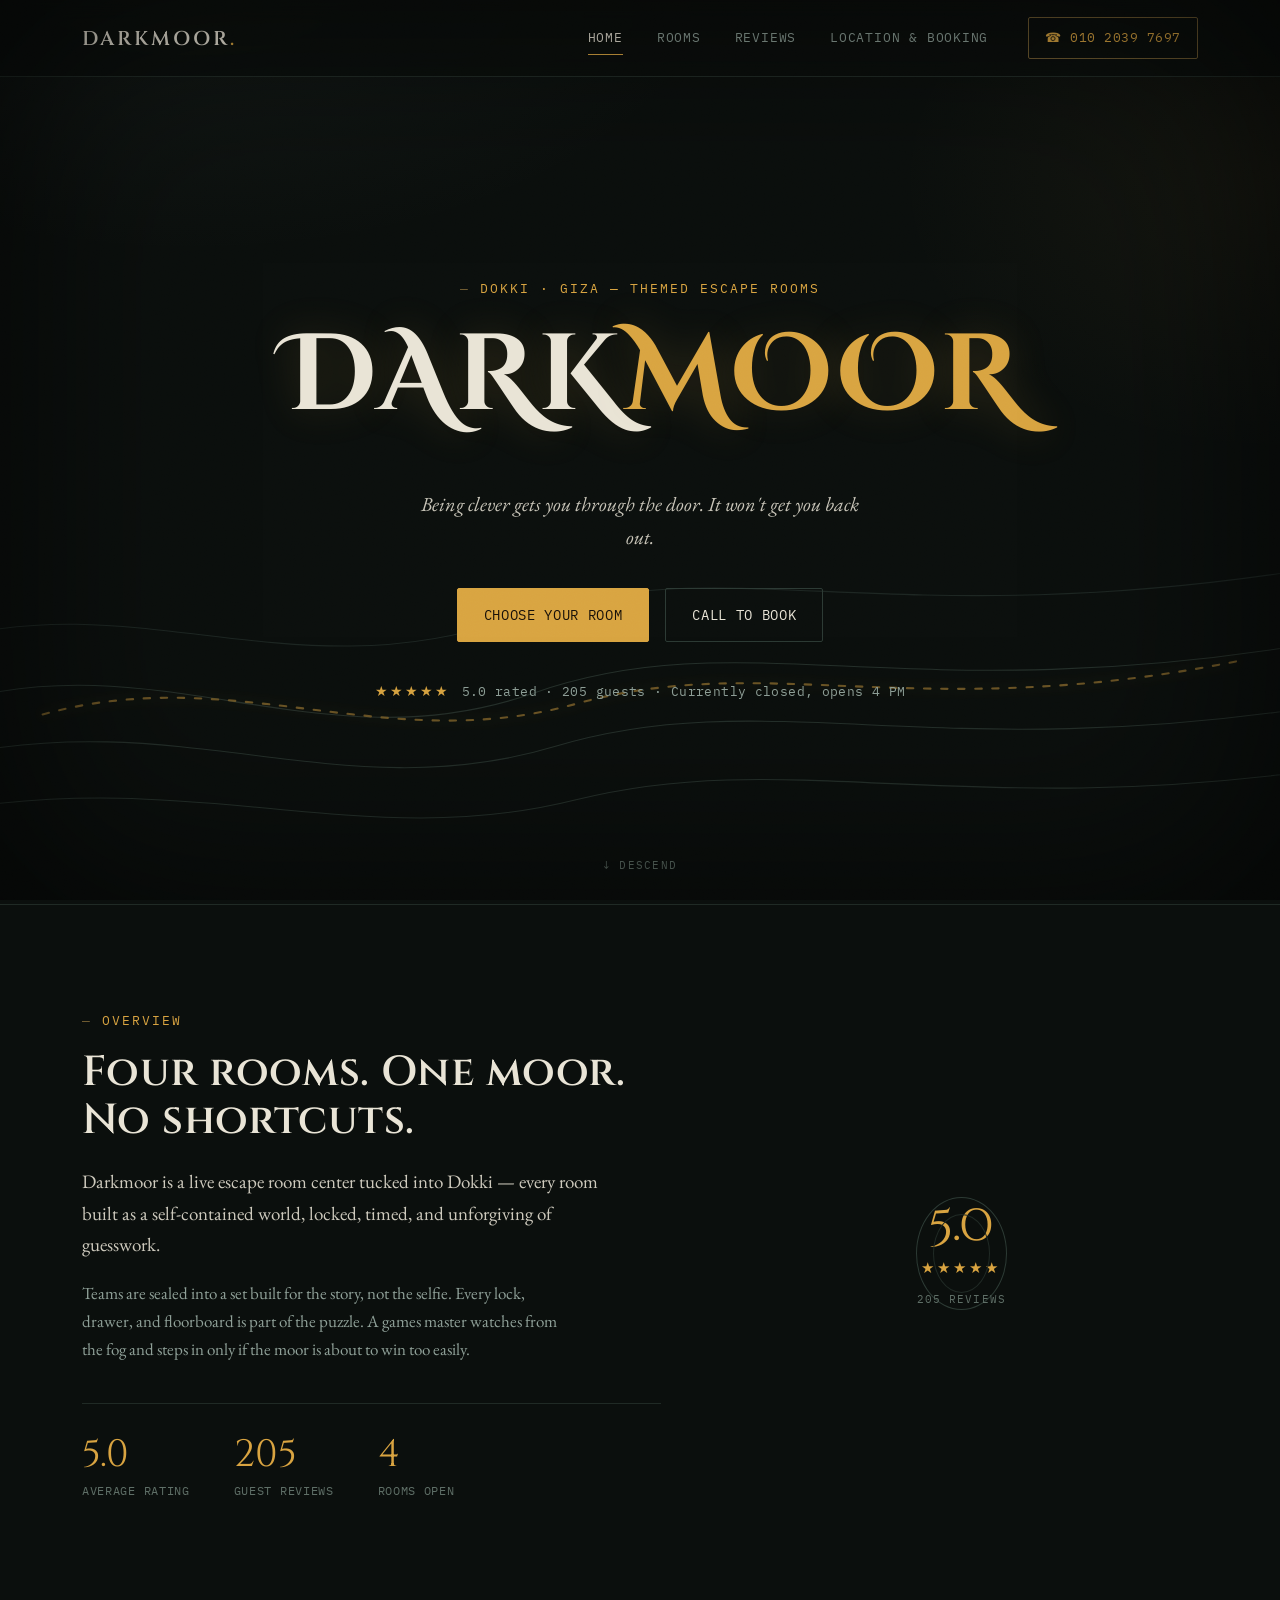
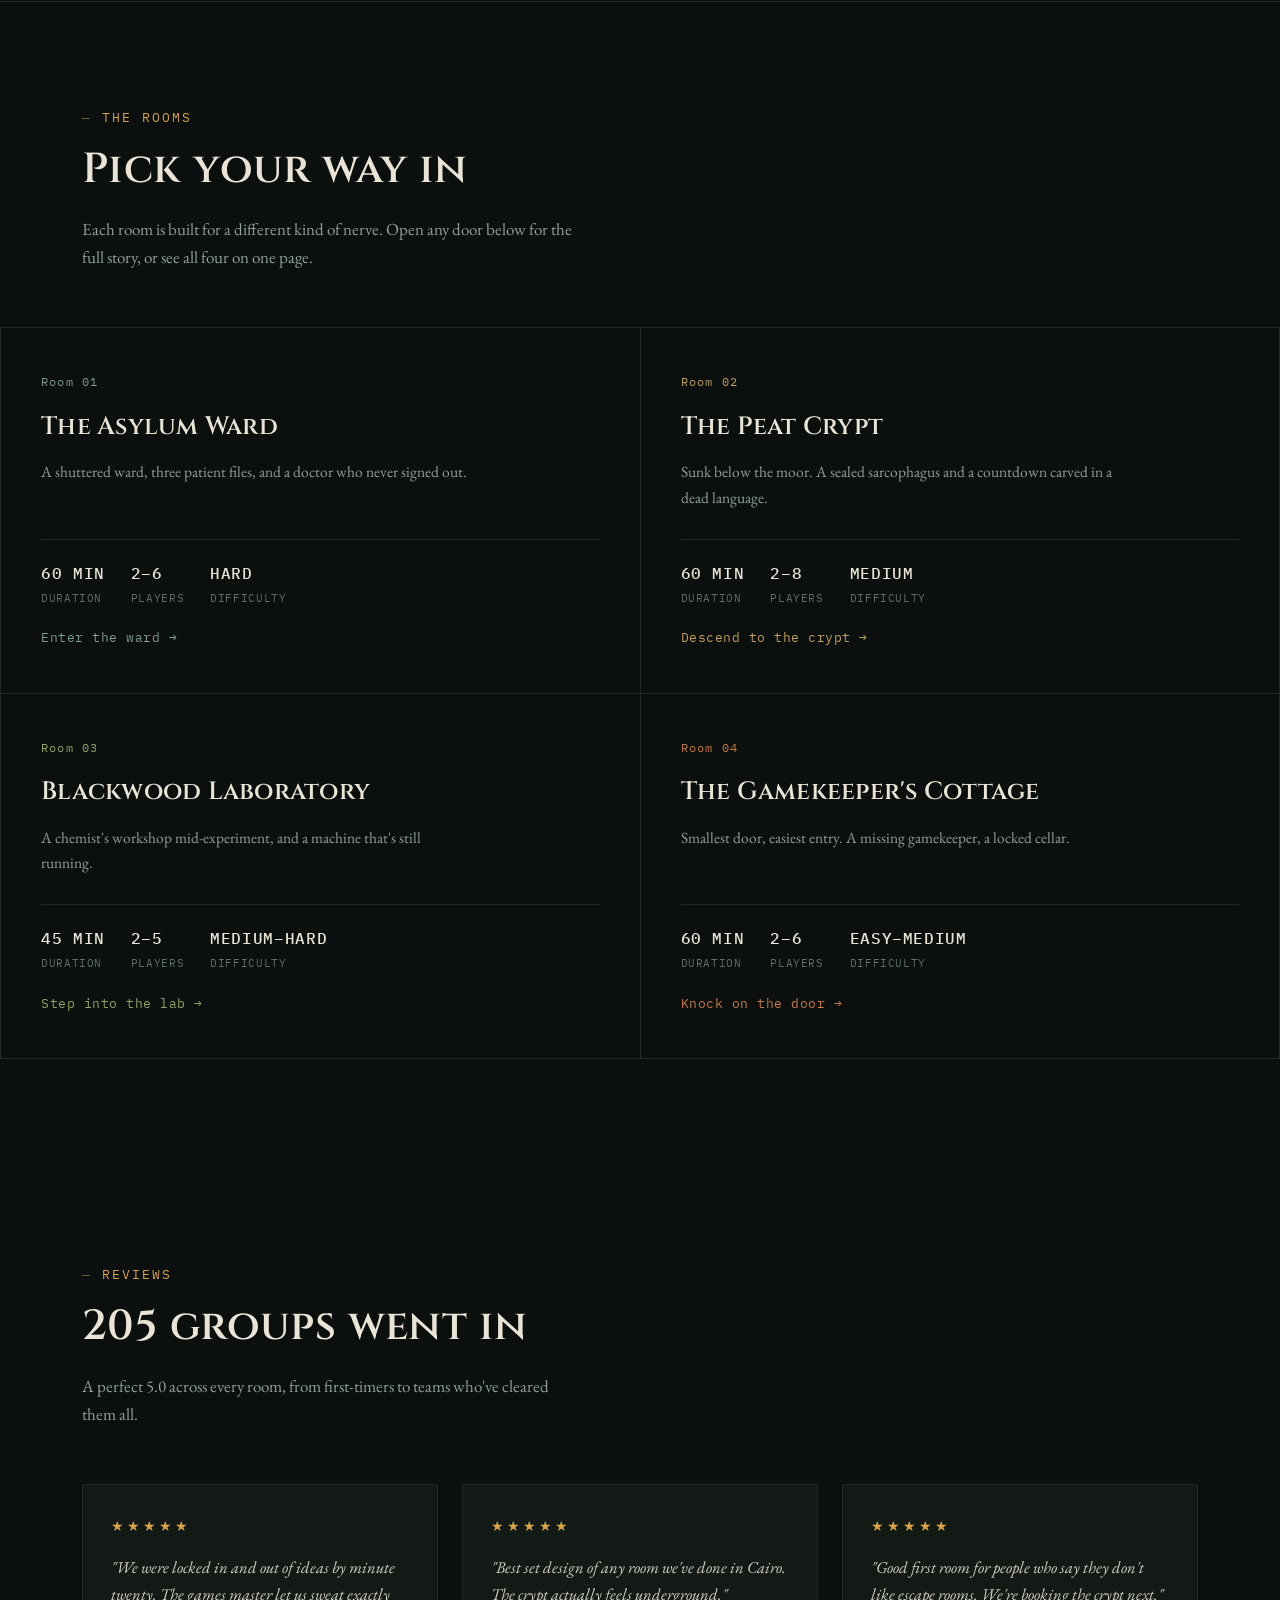
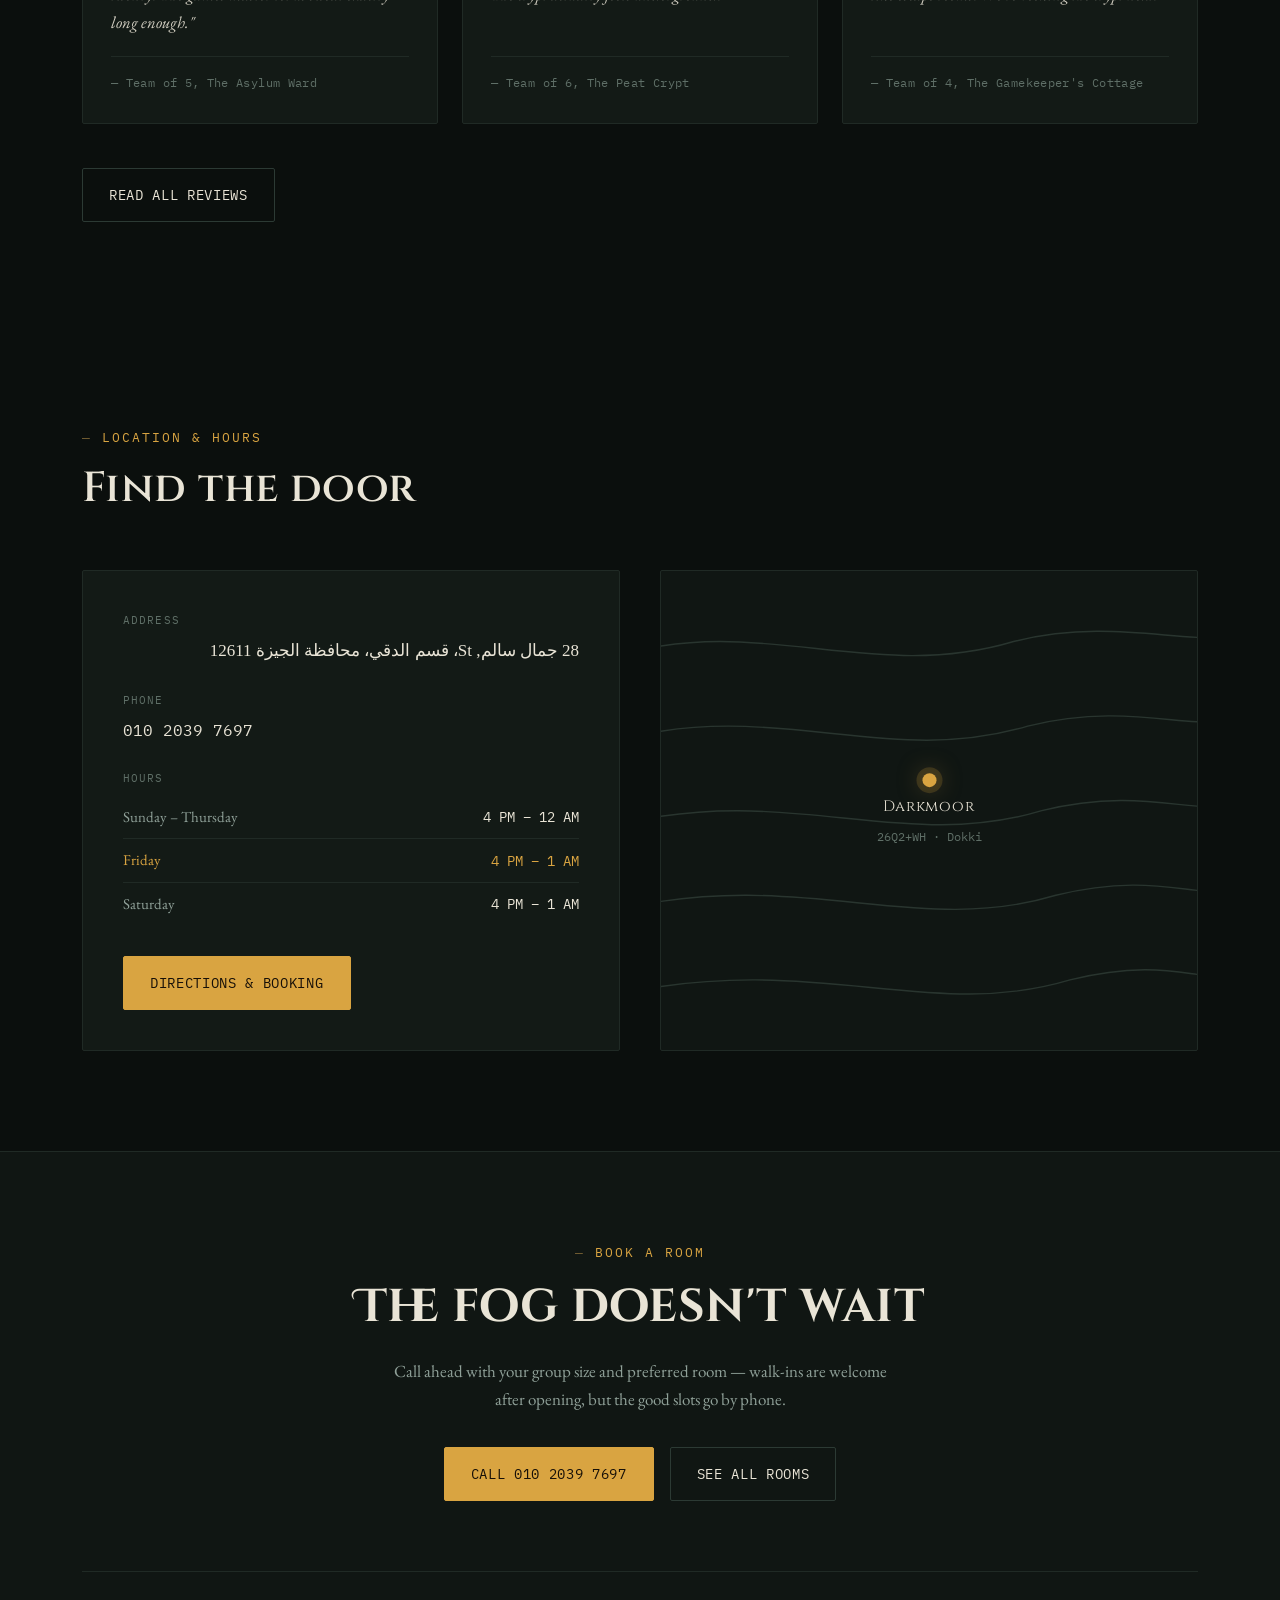
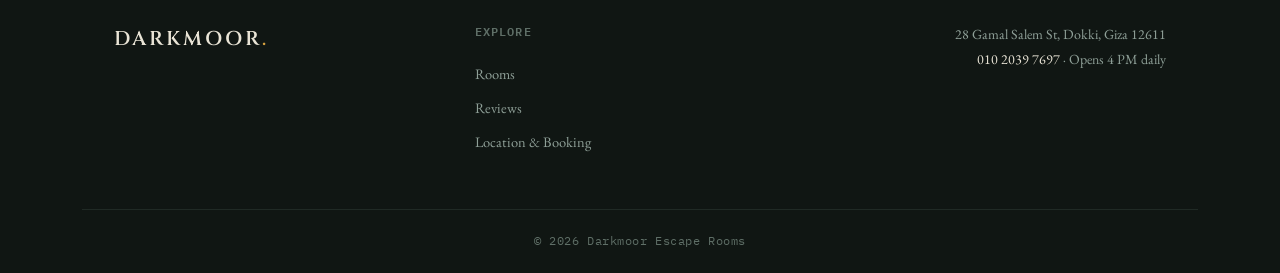
==== commit 9009c996: "Add files via upload" ====
--- a/index.html
+++ b/index.html
@@ -42,7 +42,6 @@
     <div class="hero-content">
       <span class="eyebrow">Dokki · Giza — Themed Escape Rooms</span>
       <h1>DARK<span>MOOR</span></h1>
-      <p class="arabic-name">مركز غرف المتاهة</p>
       <p class="tagline">Being clever gets you through the door. It won't get you back out.</p>
 
       <div class="hero-actions">
--- a/styles.css
+++ b/styles.css
@@ -593,6 +593,27 @@
 }
 .map-render .label{ font-family: var(--heading); font-size: 15px; letter-spacing: 0.06em; color: var(--ink); }
 .map-render .plus{ font-family: var(--mono); font-size: 11.5px; color: var(--dim-2); }
+
+.room-picker{
+  display: flex;
+  flex-wrap: wrap;
+  gap: 10px;
+  margin-bottom: 24px;
+}
+.room-picker .chip{
+  font-family: var(--mono);
+  font-size: 12.5px;
+  letter-spacing: 0.04em;
+  text-transform: uppercase;
+  padding: 10px 20px;
+  border: 1px solid var(--line);
+  border-radius: 999px;
+  color: var(--dim);
+  background: transparent;
+  transition: all 0.2s var(--ease);
+}
+.room-picker .chip:hover{ border-color: var(--gold-soft); color: var(--ink); }
+.room-picker .chip.is-active{ background: var(--gold); border-color: var(--gold); color: #171008; }
 
 /* ---- booking form ---------------------------------------------- */
 .book-form{ display: flex; flex-direction: column; gap: 22px; }
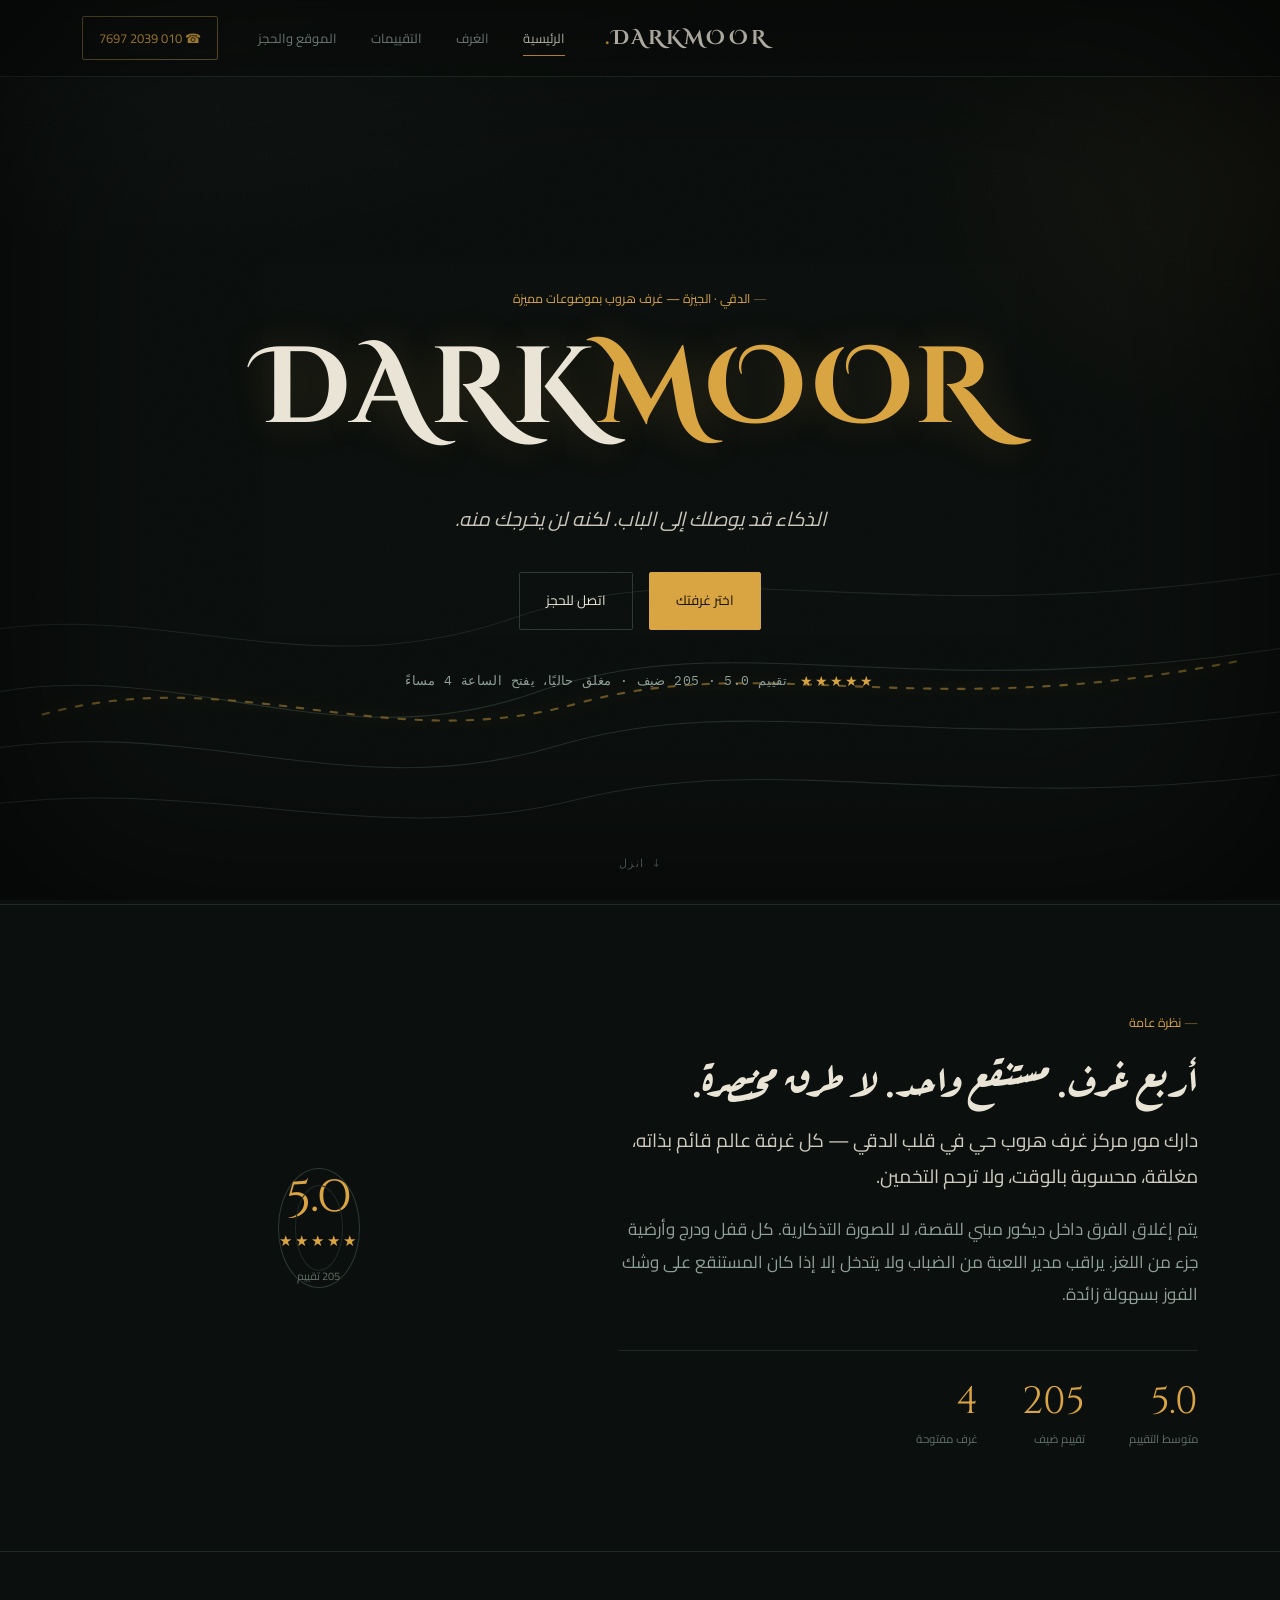
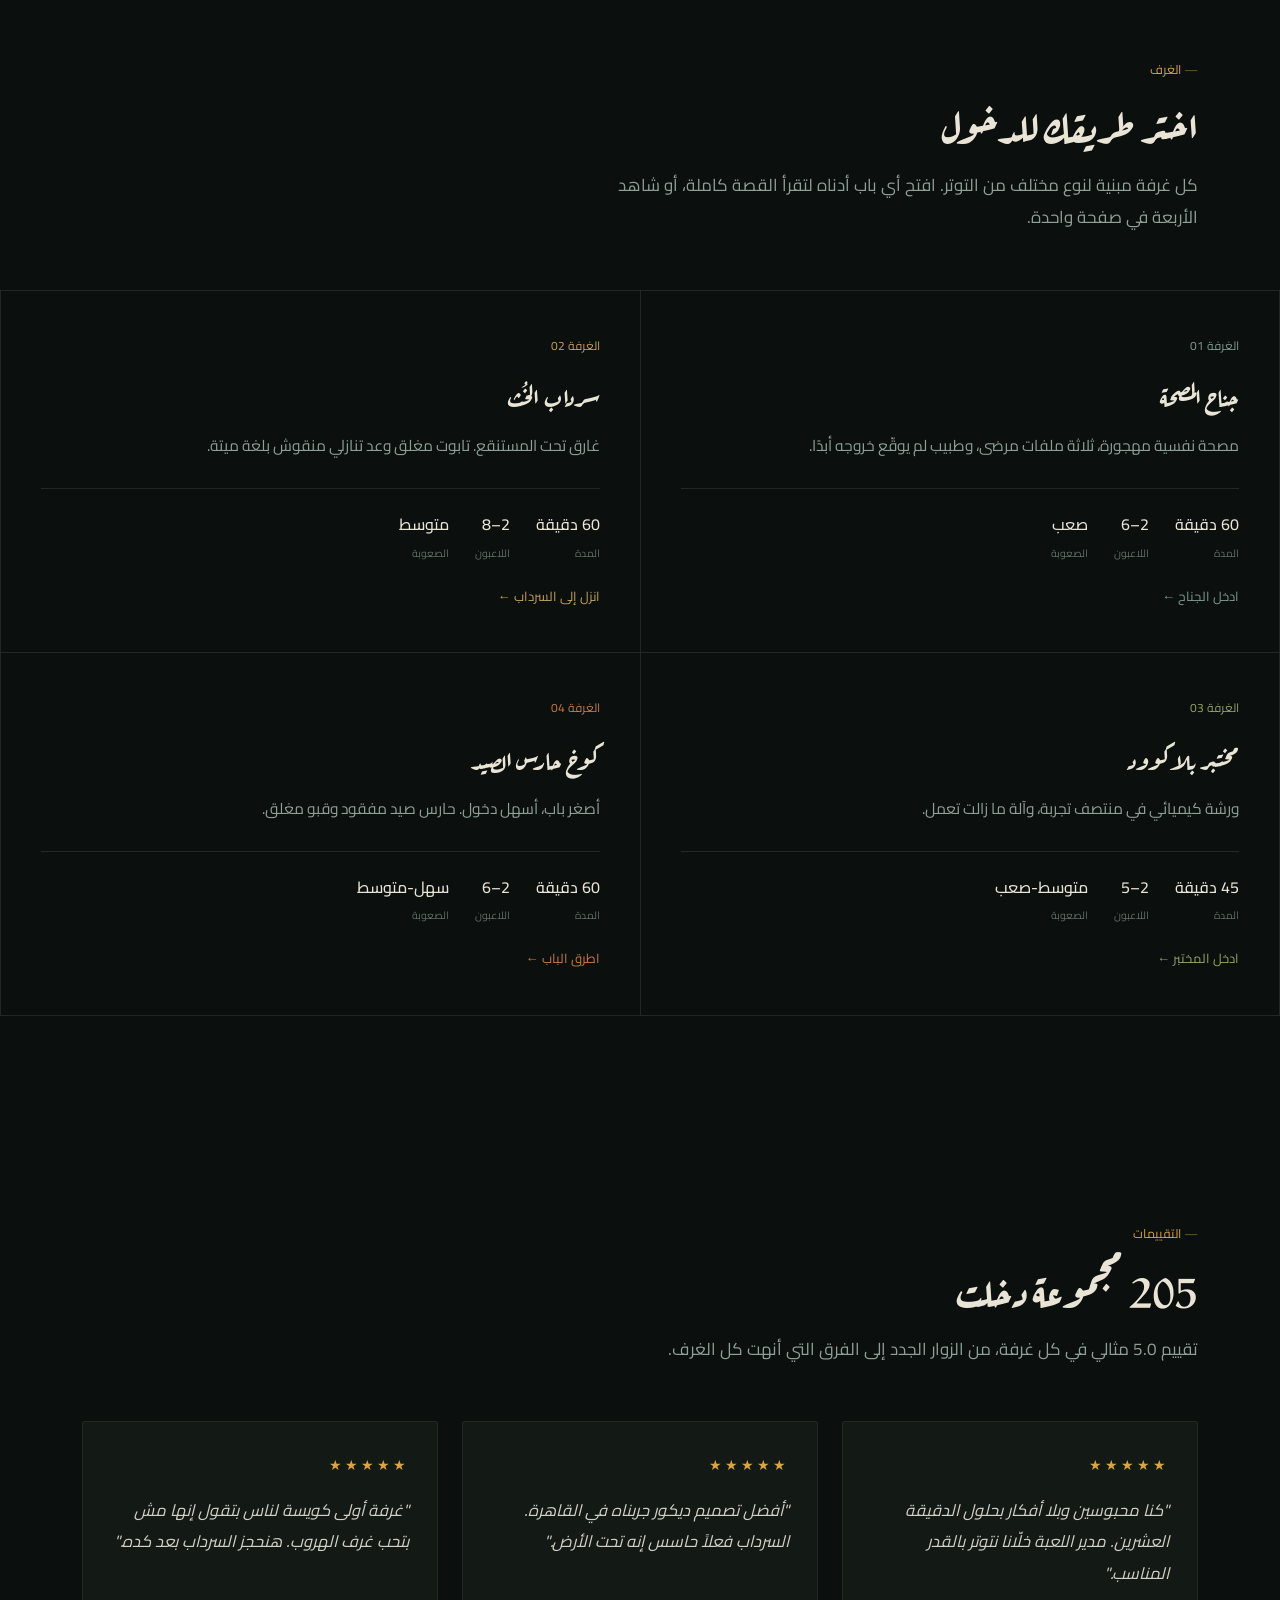
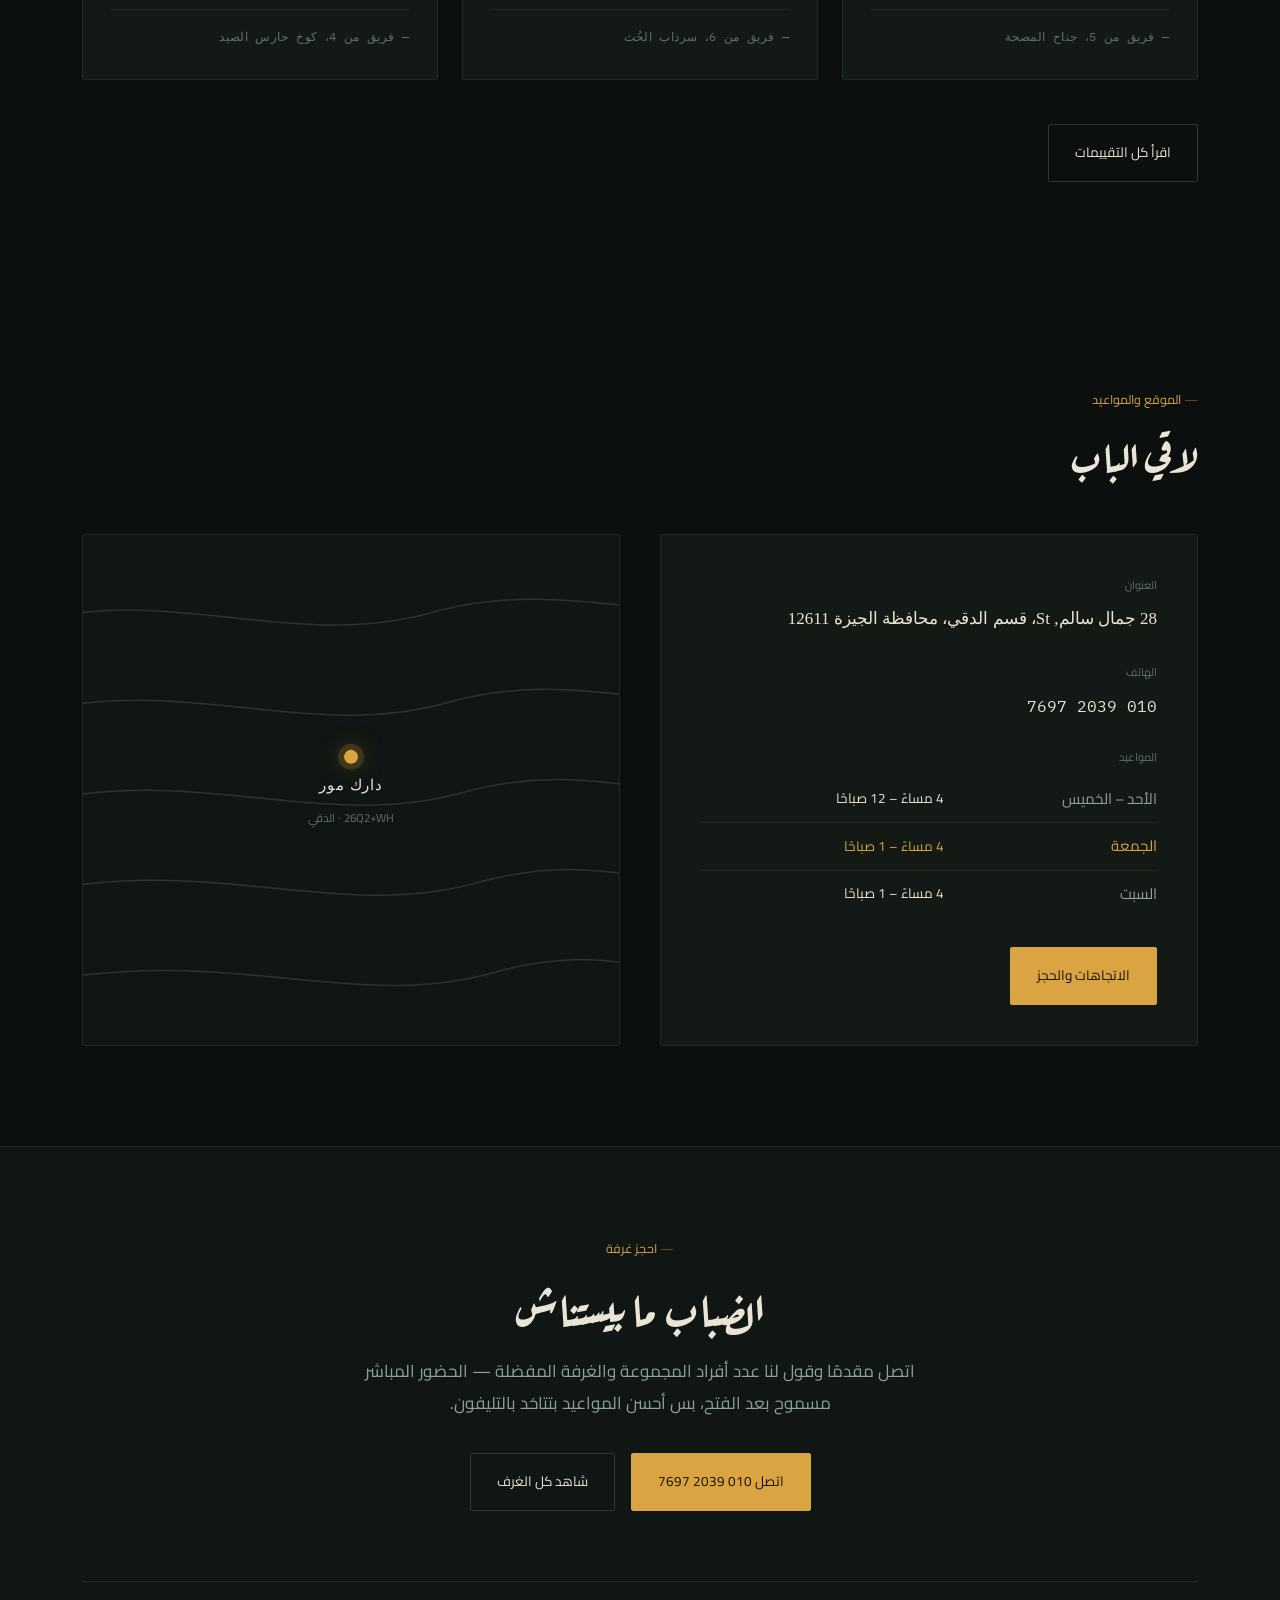
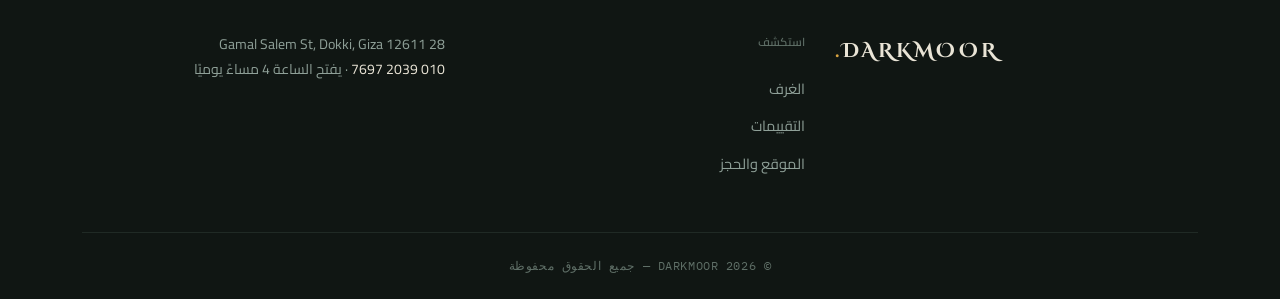
==== commit fc8c1fb0: "Add files via upload" ====
--- a/index.html
+++ b/index.html
@@ -1,13 +1,13 @@
 <!DOCTYPE html>
-<html lang="en" dir="ltr">
+<html lang="ar" dir="rtl">
 <head>
 <meta charset="UTF-8">
 <meta name="viewport" content="width=device-width, initial-scale=1.0">
-<title>Darkmoor Escape Rooms — Dokki, Giza</title>
-<meta name="description" content="Darkmoor Escape Rooms in Dokki, Giza. Four themed rooms, one moor, no easy way out. 5.0 stars from 205 guests.">
+<title>دارك مور لغرف الهروب — الدقي، الجيزة</title>
+<meta name="description" content="دارك مور لغرف الهروب في الدقي، الجيزة. أربع غرف بموضوعات مختلفة، مستنقع واحد، ولا طريقة سهلة للخروج. تقييم 5.0 من 205 ضيف.">
 <link rel="preconnect" href="https://fonts.googleapis.com">
 <link rel="preconnect" href="https://fonts.gstatic.com" crossorigin>
-<link href="https://fonts.googleapis.com/css2?family=Cinzel:wght@400;500;600;700&family=Cinzel+Decorative:wght@700;900&family=EB+Garamond:ital,wght@0,400;0,500;0,600;1,400&family=IBM+Plex+Mono:wght@400;500&display=swap" rel="stylesheet">
+<link href="https://fonts.googleapis.com/css2?family=Cinzel:wght@400;500;600;700&family=Cinzel+Decorative:wght@700;900&family=EB+Garamond:ital,wght@0,400;0,500;0,600;1,400&family=IBM+Plex+Mono:wght@400;500&family=Aref+Ruqaa:wght@400;700&family=Cairo:wght@300;400;500;600;700&display=swap" rel="stylesheet">
 <link rel="stylesheet" href="styles.css">
 </head>
 <body>
@@ -19,10 +19,10 @@
     <a href="index.html" class="brand"><span class="mark">DARKMOOR<span class="dot">.</span></span></a>
     <button class="nav-toggle" aria-label="Toggle menu" aria-expanded="false"><span></span><span></span><span></span></button>
     <nav class="links" aria-label="Primary">
-      <a href="index.html" aria-current="page">Home</a>
-      <a href="rooms.html">Rooms</a>
-      <a href="reviews.html">Reviews</a>
-      <a href="location.html">Location &amp; Booking</a>
+      <a href="index.html" aria-current="page">الرئيسية</a>
+      <a href="rooms.html">الغرف</a>
+      <a href="reviews.html">التقييمات</a>
+      <a href="location.html">الموقع والحجز</a>
     </nav>
     <a class="nav-call" href="tel:01020397697">☎ 010 2039 7697</a>
   </div>
@@ -40,43 +40,43 @@
     </svg>
 
     <div class="hero-content">
-      <span class="eyebrow">Dokki · Giza — Themed Escape Rooms</span>
+      <span class="eyebrow">الدقي · الجيزة — غرف هروب بموضوعات مميزة</span>
       <h1>DARK<span>MOOR</span></h1>
-      <p class="tagline">Being clever gets you through the door. It won't get you back out.</p>
+      <p class="tagline">الذكاء قد يوصلك إلى الباب. لكنه لن يخرجك منه.</p>
 
       <div class="hero-actions">
-        <a class="btn btn-primary" href="rooms.html">Choose Your Room</a>
-        <a class="btn btn-ghost" href="tel:01020397697">Call to Book</a>
+        <a class="btn btn-primary" href="rooms.html">اختر غرفتك</a>
+        <a class="btn btn-ghost" href="tel:01020397697">اتصل للحجز</a>
       </div>
 
       <div class="hero-rating">
         <span class="stars">★★★★★</span>
-        <span>5.0 rated · 205 guests · Currently closed, opens 4 PM</span>
-      </div>
-    </div>
-
-    <span class="scroll-cue">↓ descend</span>
+        <span>تقييم 5.0 · 205 ضيف · مغلق حاليًا، يفتح الساعة 4 مساءً</span>
+      </div>
+    </div>
+
+    <span class="scroll-cue">↓ انزل</span>
   </section>
 
   <section class="overview" id="overview">
     <div class="wrap">
       <div class="grid">
         <div>
-          <span class="eyebrow">Overview</span>
-          <h2>Four rooms. One moor. No shortcuts.</h2>
-          <p class="lede">Darkmoor is a live escape room center tucked into Dokki — every room built as a self-contained world, locked, timed, and unforgiving of guesswork.</p>
-          <p>Teams are sealed into a set built for the story, not the selfie. Every lock, drawer, and floorboard is part of the puzzle. A games master watches from the fog and steps in only if the moor is about to win too easily.</p>
+          <span class="eyebrow">نظرة عامة</span>
+          <h2>أربع غرف. مستنقع واحد. لا طرق مختصرة.</h2>
+          <p class="lede">دارك مور مركز غرف هروب حي في قلب الدقي — كل غرفة عالم قائم بذاته، مغلقة، محسوبة بالوقت، ولا ترحم التخمين.</p>
+          <p>يتم إغلاق الفرق داخل ديكور مبني للقصة، لا للصورة التذكارية. كل قفل ودرج وأرضية جزء من اللغز. يراقب مدير اللعبة من الضباب ولا يتدخل إلا إذا كان المستنقع على وشك الفوز بسهولة زائدة.</p>
           <div class="stat-row">
-            <div class="stat"><span class="n">5.0</span><span class="l">Average rating</span></div>
-            <div class="stat"><span class="n">205</span><span class="l">Guest reviews</span></div>
-            <div class="stat"><span class="n">4</span><span class="l">Rooms open</span></div>
+            <div class="stat"><span class="n">5.0</span><span class="l">متوسط التقييم</span></div>
+            <div class="stat"><span class="n">205</span><span class="l">تقييم ضيف</span></div>
+            <div class="stat"><span class="n">4</span><span class="l">غرف مفتوحة</span></div>
           </div>
         </div>
         <div class="seal-frame">
           <div class="inner">
             <span class="big">5.0</span>
             <span class="stars">★★★★★</span>
-            <span class="sub">205 Reviews</span>
+            <span class="sub">205 تقييم</span>
           </div>
         </div>
       </div>
@@ -86,55 +86,55 @@
   <section class="rooms" id="rooms">
     <div class="wrap">
       <div class="section-head">
-        <span class="eyebrow">The Rooms</span>
-        <h2>Pick your way in</h2>
-        <p>Each room is built for a different kind of nerve. Open any door below for the full story, or see all four on one page.</p>
+        <span class="eyebrow">الغرف</span>
+        <h2>اختر طريقك للدخول</h2>
+        <p>كل غرفة مبنية لنوع مختلف من التوتر. افتح أي باب أدناه لتقرأ القصة كاملة، أو شاهد الأربعة في صفحة واحدة.</p>
       </div>
     </div>
     <div class="room-list">
       <a class="room-card" href="asylum-ward.html">
-        <span class="index">Room 01</span>
-        <h3>The Asylum Ward</h3>
-        <p class="desc">A shuttered ward, three patient files, and a doctor who never signed out.</p>
-        <div class="room-meta">
-          <span><b>60 min</b>Duration</span>
-          <span><b>2–6</b>Players</span>
-          <span><b>Hard</b>Difficulty</span>
-        </div>
-        <div class="enter">Enter the ward →</div>
+        <span class="index">الغرفة 01</span>
+        <h3>جناح المصحة</h3>
+        <p class="desc">مصحة نفسية مهجورة، ثلاثة ملفات مرضى، وطبيب لم يوقّع خروجه أبدًا.</p>
+        <div class="room-meta">
+          <span><b>60 دقيقة</b>المدة</span>
+          <span><b>2–6</b>اللاعبون</span>
+          <span><b>صعب</b>الصعوبة</span>
+        </div>
+        <div class="enter">ادخل الجناح ←</div>
       </a>
       <a class="room-card" href="peat-crypt.html">
-        <span class="index">Room 02</span>
-        <h3>The Peat Crypt</h3>
-        <p class="desc">Sunk below the moor. A sealed sarcophagus and a countdown carved in a dead language.</p>
-        <div class="room-meta">
-          <span><b>60 min</b>Duration</span>
-          <span><b>2–8</b>Players</span>
-          <span><b>Medium</b>Difficulty</span>
-        </div>
-        <div class="enter">Descend to the crypt →</div>
+        <span class="index">الغرفة 02</span>
+        <h3>سرداب الخُث</h3>
+        <p class="desc">غارق تحت المستنقع. تابوت مغلق وعد تنازلي منقوش بلغة ميتة.</p>
+        <div class="room-meta">
+          <span><b>60 دقيقة</b>المدة</span>
+          <span><b>2–8</b>اللاعبون</span>
+          <span><b>متوسط</b>الصعوبة</span>
+        </div>
+        <div class="enter">انزل إلى السرداب ←</div>
       </a>
       <a class="room-card" href="blackwood-laboratory.html">
-        <span class="index">Room 03</span>
-        <h3>Blackwood Laboratory</h3>
-        <p class="desc">A chemist's workshop mid-experiment, and a machine that's still running.</p>
-        <div class="room-meta">
-          <span><b>45 min</b>Duration</span>
-          <span><b>2–5</b>Players</span>
-          <span><b>Medium–Hard</b>Difficulty</span>
-        </div>
-        <div class="enter">Step into the lab →</div>
+        <span class="index">الغرفة 03</span>
+        <h3>مختبر بلاكوود</h3>
+        <p class="desc">ورشة كيميائي في منتصف تجربة، وآلة ما زالت تعمل.</p>
+        <div class="room-meta">
+          <span><b>45 دقيقة</b>المدة</span>
+          <span><b>2–5</b>اللاعبون</span>
+          <span><b>متوسط-صعب</b>الصعوبة</span>
+        </div>
+        <div class="enter">ادخل المختبر ←</div>
       </a>
       <a class="room-card" href="gamekeepers-cottage.html">
-        <span class="index">Room 04</span>
-        <h3>The Gamekeeper's Cottage</h3>
-        <p class="desc">Smallest door, easiest entry. A missing gamekeeper, a locked cellar.</p>
-        <div class="room-meta">
-          <span><b>60 min</b>Duration</span>
-          <span><b>2–6</b>Players</span>
-          <span><b>Easy–Medium</b>Difficulty</span>
-        </div>
-        <div class="enter">Knock on the door →</div>
+        <span class="index">الغرفة 04</span>
+        <h3>كوخ حارس الصيد</h3>
+        <p class="desc">أصغر باب، أسهل دخول. حارس صيد مفقود وقبو مغلق.</p>
+        <div class="room-meta">
+          <span><b>60 دقيقة</b>المدة</span>
+          <span><b>2–6</b>اللاعبون</span>
+          <span><b>سهل-متوسط</b>الصعوبة</span>
+        </div>
+        <div class="enter">اطرق الباب ←</div>
       </a>
     </div>
   </section>
@@ -142,29 +142,29 @@
   <section class="reviews" id="reviews">
     <div class="wrap">
       <div class="section-head">
-        <span class="eyebrow">Reviews</span>
-        <h2>205 groups went in</h2>
-        <p>A perfect 5.0 across every room, from first-timers to teams who've cleared them all.</p>
+        <span class="eyebrow">التقييمات</span>
+        <h2>205 مجموعة دخلت</h2>
+        <p>تقييم 5.0 مثالي في كل غرفة، من الزوار الجدد إلى الفرق التي أنهت كل الغرف.</p>
       </div>
       <div class="review-grid">
         <div class="review-card">
           <div class="stars">★★★★★</div>
-          <p>"We were locked in and out of ideas by minute twenty. The games master let us sweat exactly long enough."</p>
-          <div class="who">— Team of 5, The Asylum Ward</div>
+          <p>"كنا محبوسين وبلا أفكار بحلول الدقيقة العشرين. مدير اللعبة خلّانا نتوتر بالقدر المناسب."</p>
+          <div class="who">— فريق من 5، جناح المصحة</div>
         </div>
         <div class="review-card">
           <div class="stars">★★★★★</div>
-          <p>"Best set design of any room we've done in Cairo. The crypt actually feels underground."</p>
-          <div class="who">— Team of 6, The Peat Crypt</div>
+          <p>"أفضل تصميم ديكور جربناه في القاهرة. السرداب فعلاً حاسس إنه تحت الأرض."</p>
+          <div class="who">— فريق من 6، سرداب الخُث</div>
         </div>
         <div class="review-card">
           <div class="stars">★★★★★</div>
-          <p>"Good first room for people who say they don't like escape rooms. We're booking the crypt next."</p>
-          <div class="who">— Team of 4, The Gamekeeper's Cottage</div>
+          <p>"غرفة أولى كويسة لناس بتقول إنها مش بتحب غرف الهروب. هنحجز السرداب بعد كده."</p>
+          <div class="who">— فريق من 4، كوخ حارس الصيد</div>
         </div>
       </div>
       <div class="hero-actions" style="justify-content:flex-start; margin-top:44px;">
-        <a class="btn btn-ghost" href="reviews.html">Read All Reviews</a>
+        <a class="btn btn-ghost" href="reviews.html">اقرأ كل التقييمات</a>
       </div>
     </div>
   </section>
@@ -172,29 +172,29 @@
   <section class="location" id="location">
     <div class="wrap">
       <div class="section-head">
-        <span class="eyebrow">Location &amp; Hours</span>
-        <h2>Find the door</h2>
+        <span class="eyebrow">الموقع والمواعيد</span>
+        <h2>لاقي الباب</h2>
       </div>
       <div class="loc-grid">
         <div class="card-panel">
           <div class="field">
-            <div class="k">Address</div>
+            <div class="k">العنوان</div>
             <div class="v arabic">28 جمال سالم, St، قسم الدقي، محافظة الجيزة 12611</div>
           </div>
           <div class="field">
-            <div class="k">Phone</div>
+            <div class="k">الهاتف</div>
             <div class="v mono"><a href="tel:01020397697">010 2039 7697</a></div>
           </div>
           <div class="field" style="margin-bottom:0;">
-            <div class="k">Hours</div>
+            <div class="k">المواعيد</div>
             <table class="hours">
-              <tr><td>Sunday – Thursday</td><td>4 PM – 12 AM</td></tr>
-              <tr class="today"><td>Friday</td><td>4 PM – 1 AM</td></tr>
-              <tr><td>Saturday</td><td>4 PM – 1 AM</td></tr>
+              <tr><td>الأحد – الخميس</td><td>4 مساءً – 12 صباحًا</td></tr>
+              <tr class="today"><td>الجمعة</td><td>4 مساءً – 1 صباحًا</td></tr>
+              <tr><td>السبت</td><td>4 مساءً – 1 صباحًا</td></tr>
             </table>
           </div>
           <div class="hero-actions" style="justify-content:flex-start; margin-top:30px;">
-            <a class="btn btn-primary" href="location.html">Directions &amp; Booking</a>
+            <a class="btn btn-primary" href="location.html">الاتجاهات والحجز</a>
           </div>
         </div>
         <div class="map-render">
@@ -207,8 +207,8 @@
           </svg>
           <div class="pin">
             <div class="dot"></div>
-            <div class="label">Darkmoor</div>
-            <div class="plus">26Q2+WH · Dokki</div>
+            <div class="label">دارك مور</div>
+            <div class="plus">26Q2+WH · الدقي</div>
           </div>
         </div>
       </div>
@@ -220,29 +220,29 @@
 <footer class="site">
   <div class="wrap">
     <div class="cta-block">
-      <span class="eyebrow">Book a Room</span>
-      <h2>The fog doesn't wait</h2>
-      <p>Call ahead with your group size and preferred room — walk-ins are welcome after opening, but the good slots go by phone.</p>
+      <span class="eyebrow">احجز غرفة</span>
+      <h2>الضباب ما بيستناش</h2>
+      <p>اتصل مقدمًا وقول لنا عدد أفراد المجموعة والغرفة المفضلة — الحضور المباشر مسموح بعد الفتح، بس أحسن المواعيد بتتاخد بالتليفون.</p>
       <div class="hero-actions">
-        <a class="btn btn-primary" href="tel:01020397697">Call 010 2039 7697</a>
-        <a class="btn btn-ghost" href="rooms.html">See All Rooms</a>
+        <a class="btn btn-primary" href="tel:01020397697">اتصل 010 2039 7697</a>
+        <a class="btn btn-ghost" href="rooms.html">شاهد كل الغرف</a>
       </div>
     </div>
 
     <div class="foot-grid">
       <a href="index.html" class="brand"><span class="mark">DARKMOOR<span class="dot">.</span></span></a>
       <div class="foot-col">
-        <h4>Explore</h4>
-        <a href="rooms.html">Rooms</a>
-        <a href="reviews.html">Reviews</a>
-        <a href="location.html">Location &amp; Booking</a>
+        <h4>استكشف</h4>
+        <a href="rooms.html">الغرف</a>
+        <a href="reviews.html">التقييمات</a>
+        <a href="location.html">الموقع والحجز</a>
       </div>
       <div class="foot-meta">
         28 Gamal Salem St, Dokki, Giza 12611<br>
-        <a href="tel:01020397697">010 2039 7697</a> · Opens 4 PM daily
-      </div>
-    </div>
-    <div class="foot-bottom">© 2026 Darkmoor Escape Rooms</div>
+        <a href="tel:01020397697">010 2039 7697</a> · يفتح الساعة 4 مساءً يوميًا
+      </div>
+    </div>
+    <div class="foot-bottom">© 2026 DARKMOOR — جميع الحقوق محفوظة</div>
   </div>
 </footer>
 
--- a/styles.css
+++ b/styles.css
@@ -889,3 +889,61 @@
   .room-meta{ flex-wrap: wrap; gap: 20px 26px; }
   .cta-block{ padding: 70px 22px 54px; }
 }
+
+/* ==========================================================================
+   ARABIC / RTL SUPPORT
+   ========================================================================== */
+:root{
+  --heading-ar: 'Aref Ruqaa', 'Cairo', serif;
+  --body-ar: 'Cairo', sans-serif;
+}
+
+html[dir="rtl"] body{
+  font-family: var(--body-ar);
+  line-height: 1.9;
+}
+
+html[dir="rtl"] h2,
+html[dir="rtl"] h3,
+html[dir="rtl"] h4{
+  font-family: var(--heading-ar);
+  letter-spacing: 0;
+}
+
+/* Keep the DARKMOOR brand mark in its original Latin display font everywhere */
+html[dir="rtl"] .brand .mark,
+html[dir="rtl"] .hero-content h1{
+  font-family: var(--display);
+}
+
+/* Arabic has no case and no letter-tracking convention — turn those off
+   wherever the original design relied on uppercase + wide tracking */
+html[dir="rtl"] .eyebrow,
+html[dir="rtl"] .links a,
+html[dir="rtl"] .nav-call,
+html[dir="rtl"] .btn,
+html[dir="rtl"] .room-meta span,
+html[dir="rtl"] .field .k,
+html[dir="rtl"] .spec-panel .row .k,
+html[dir="rtl"] .chip,
+html[dir="rtl"] .foot-col h4,
+html[dir="rtl"] .breadcrumb,
+html[dir="rtl"] .map-render .plus,
+html[dir="rtl"] .room-card .index,
+html[dir="rtl"] .room-card .enter,
+html[dir="rtl"] .room-nav-strip,
+html[dir="rtl"] .stat .l,
+html[dir="rtl"] .seal-frame .sub,
+html[dir="rtl"] table.hours td:last-child{
+  font-family: var(--body-ar);
+  text-transform: none;
+  letter-spacing: 0;
+}
+
+html[dir="rtl"] p,
+html[dir="rtl"] .lede,
+html[dir="rtl"] .tagline{
+  font-family: var(--body-ar);
+}
+
+html[dir="rtl"] .eyebrow::before{ content: '— '; }
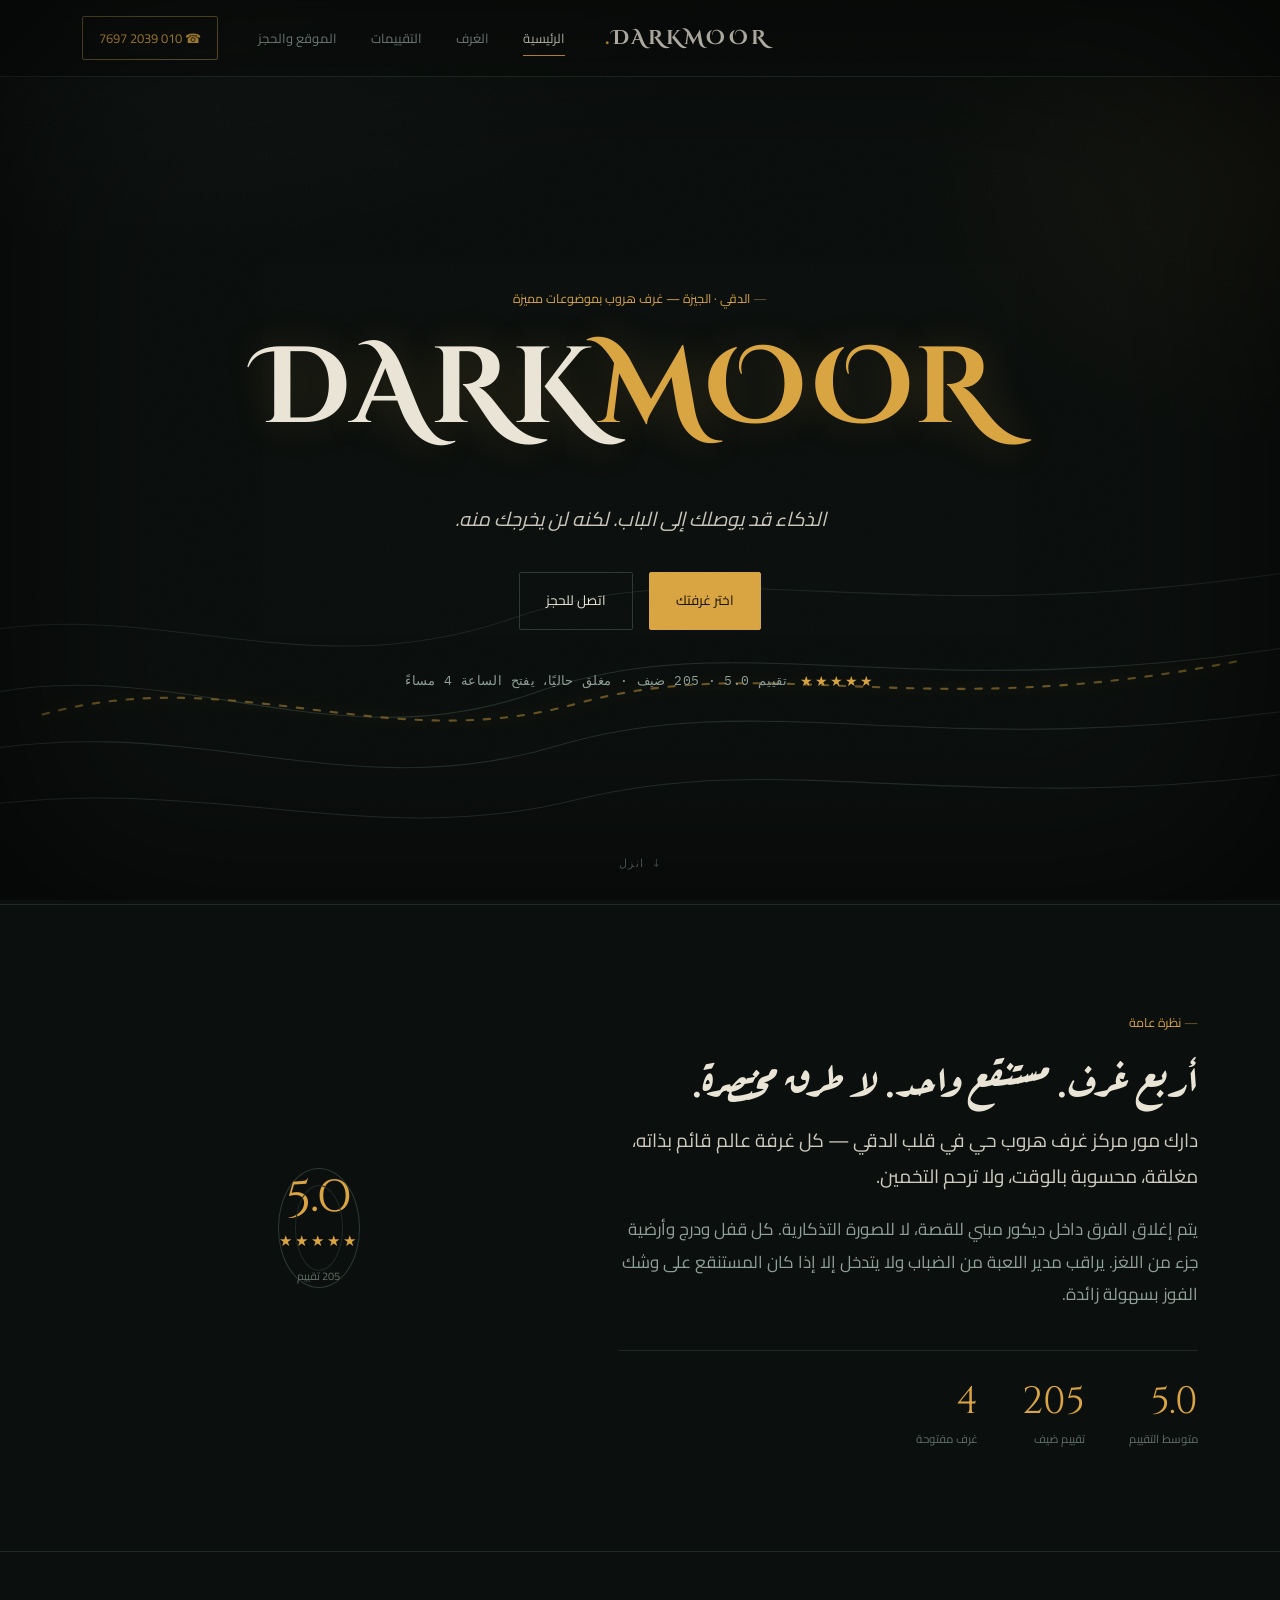
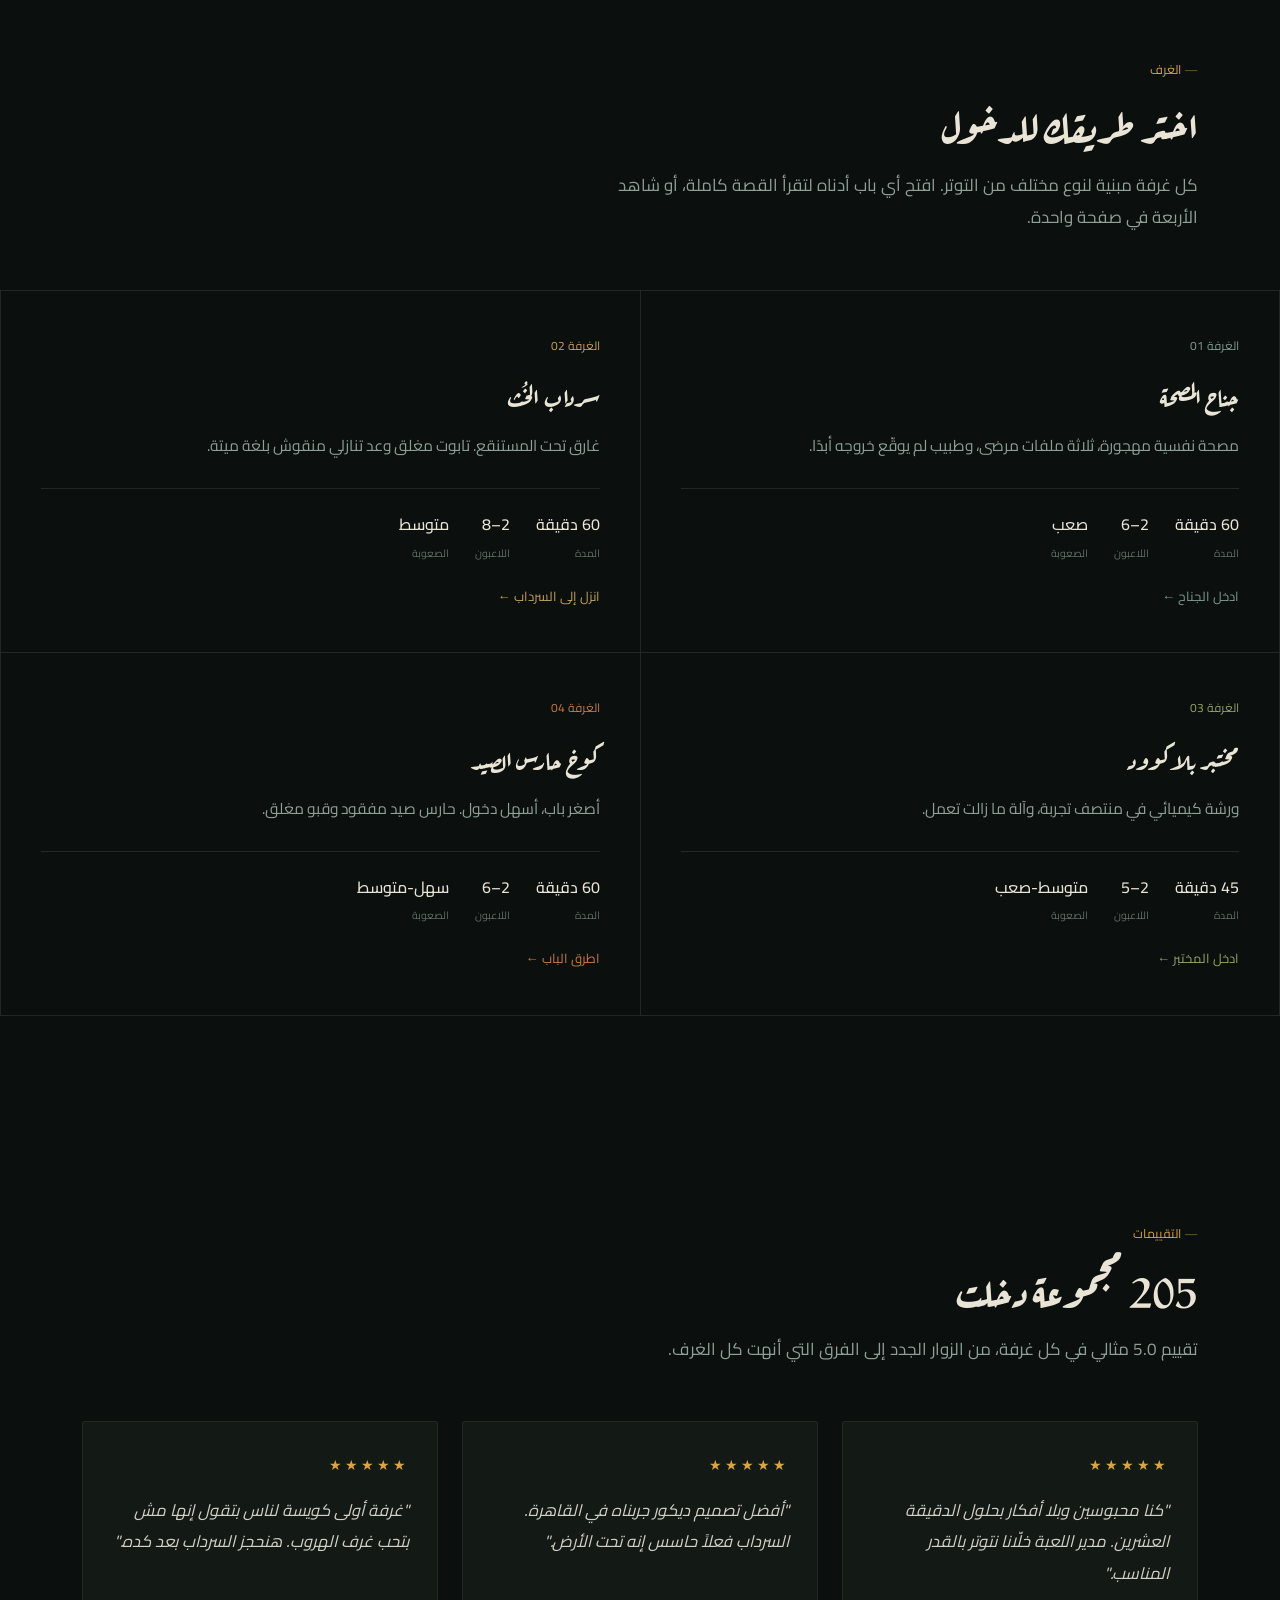
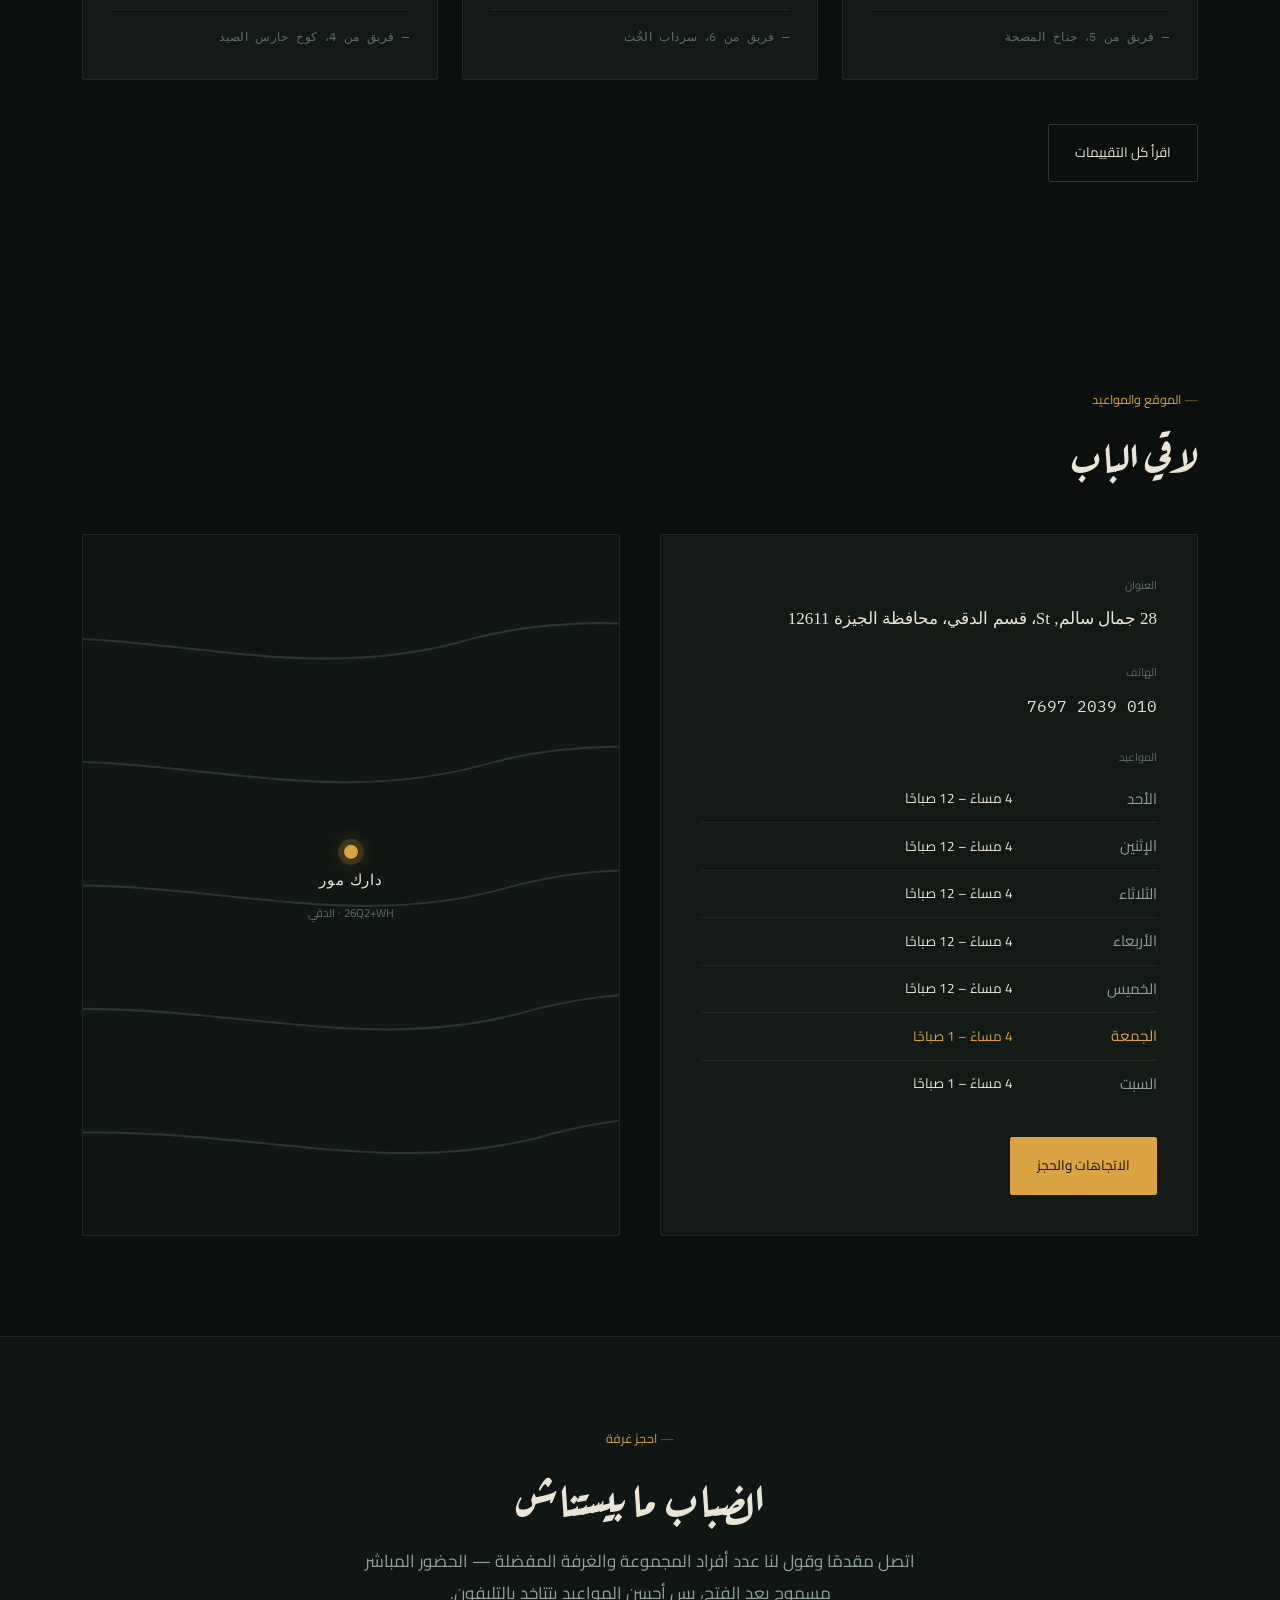
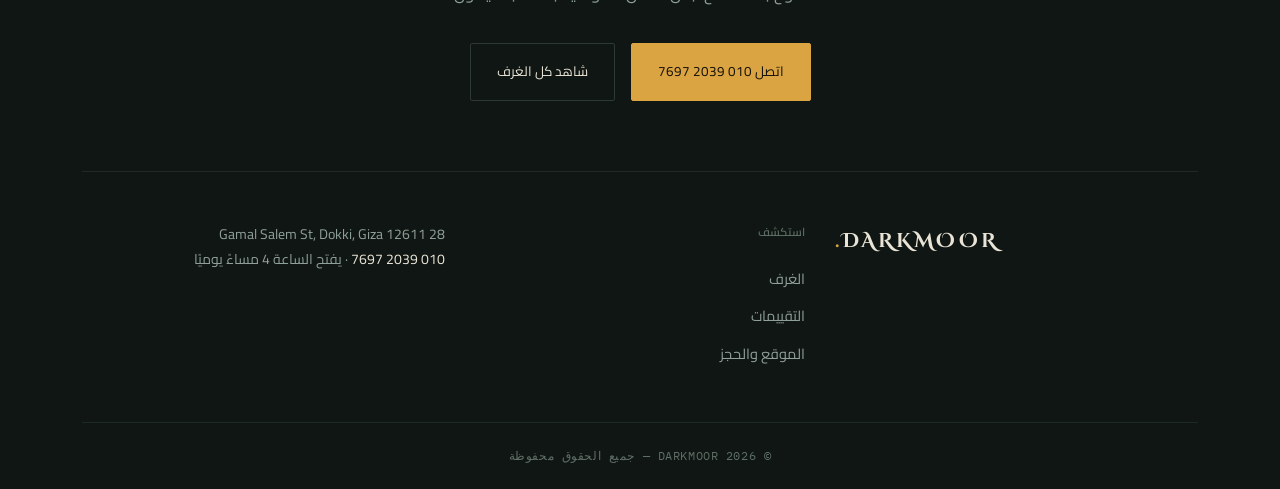
==== commit c2cf26db: "Add files via upload" ====
--- a/index.html
+++ b/index.html
@@ -188,7 +188,11 @@
           <div class="field" style="margin-bottom:0;">
             <div class="k">المواعيد</div>
             <table class="hours">
-              <tr><td>الأحد – الخميس</td><td>4 مساءً – 12 صباحًا</td></tr>
+              <tr><td>الأحد</td><td>4 مساءً – 12 صباحًا</td></tr>
+              <tr><td>الإثنين</td><td>4 مساءً – 12 صباحًا</td></tr>
+              <tr><td>الثلاثاء</td><td>4 مساءً – 12 صباحًا</td></tr>
+              <tr><td>الأربعاء</td><td>4 مساءً – 12 صباحًا</td></tr>
+              <tr><td>الخميس</td><td>4 مساءً – 12 صباحًا</td></tr>
               <tr class="today"><td>الجمعة</td><td>4 مساءً – 1 صباحًا</td></tr>
               <tr><td>السبت</td><td>4 مساءً – 1 صباحًا</td></tr>
             </table>
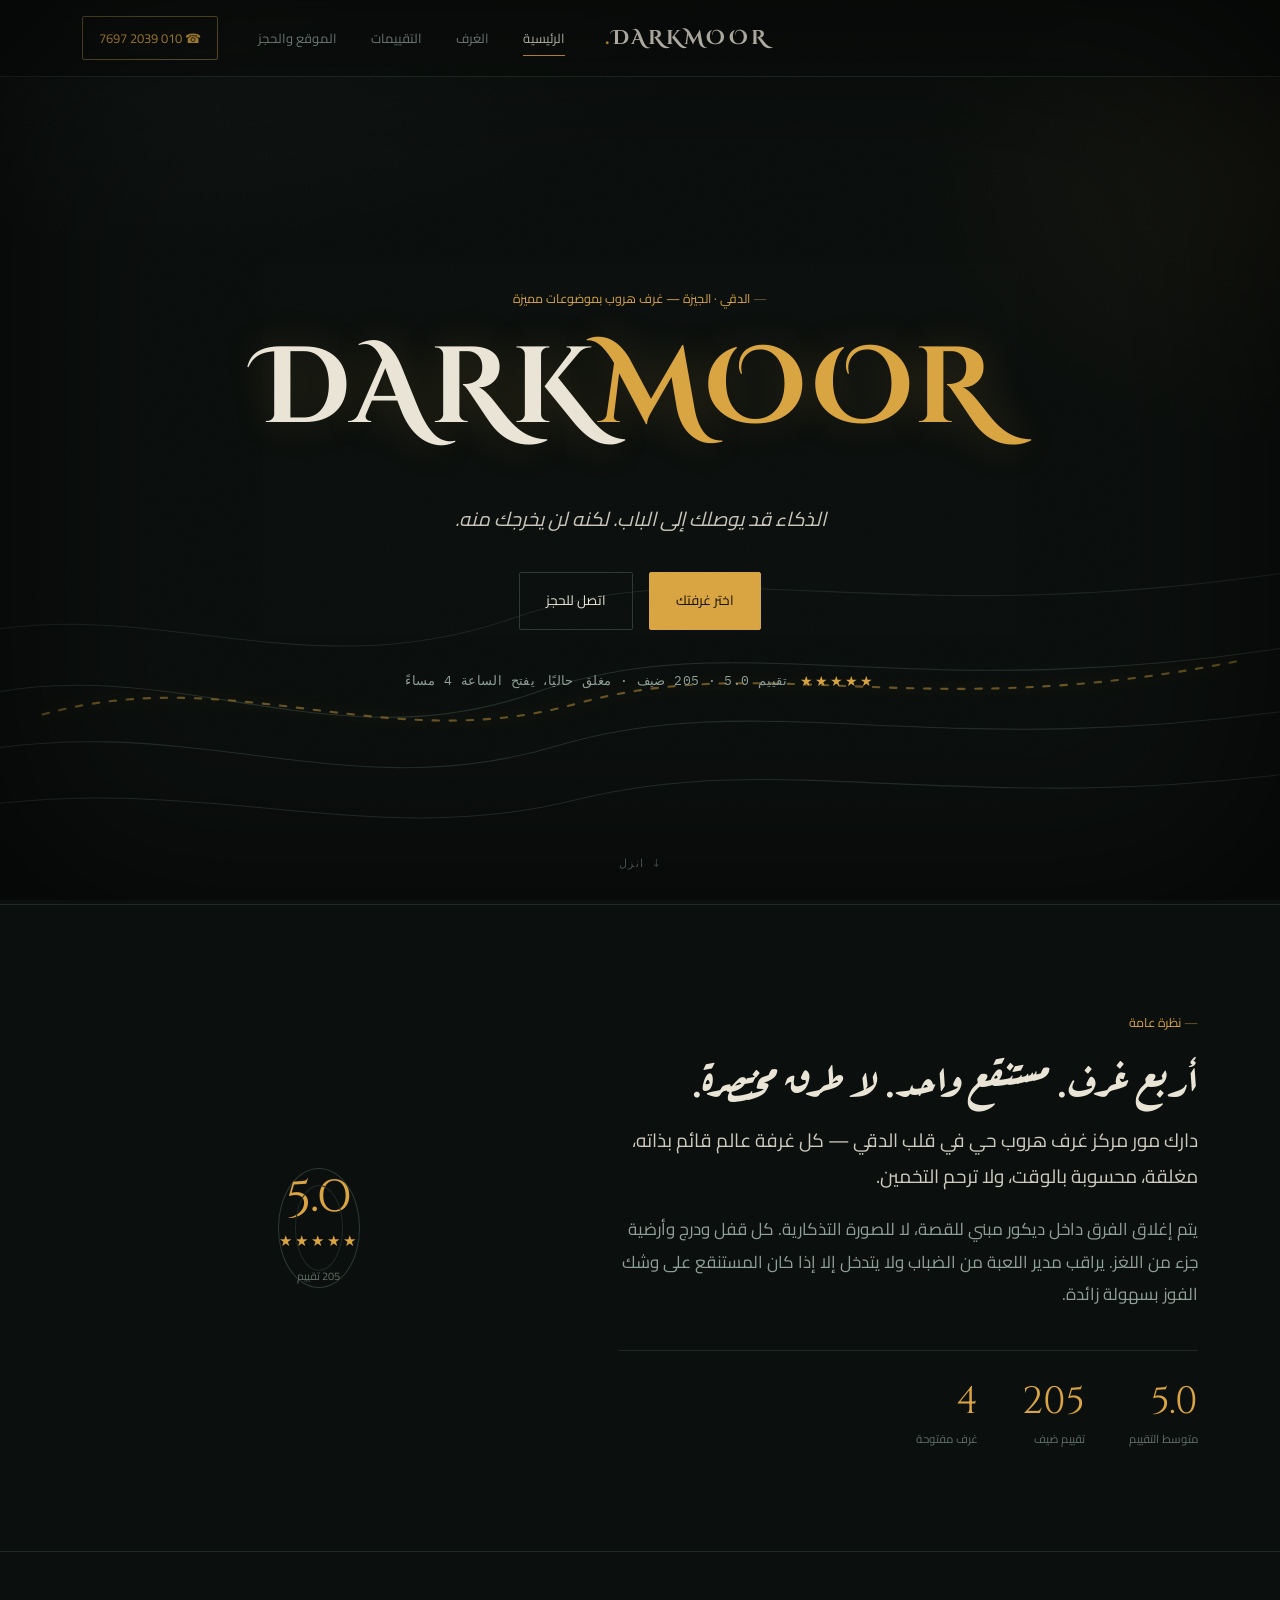
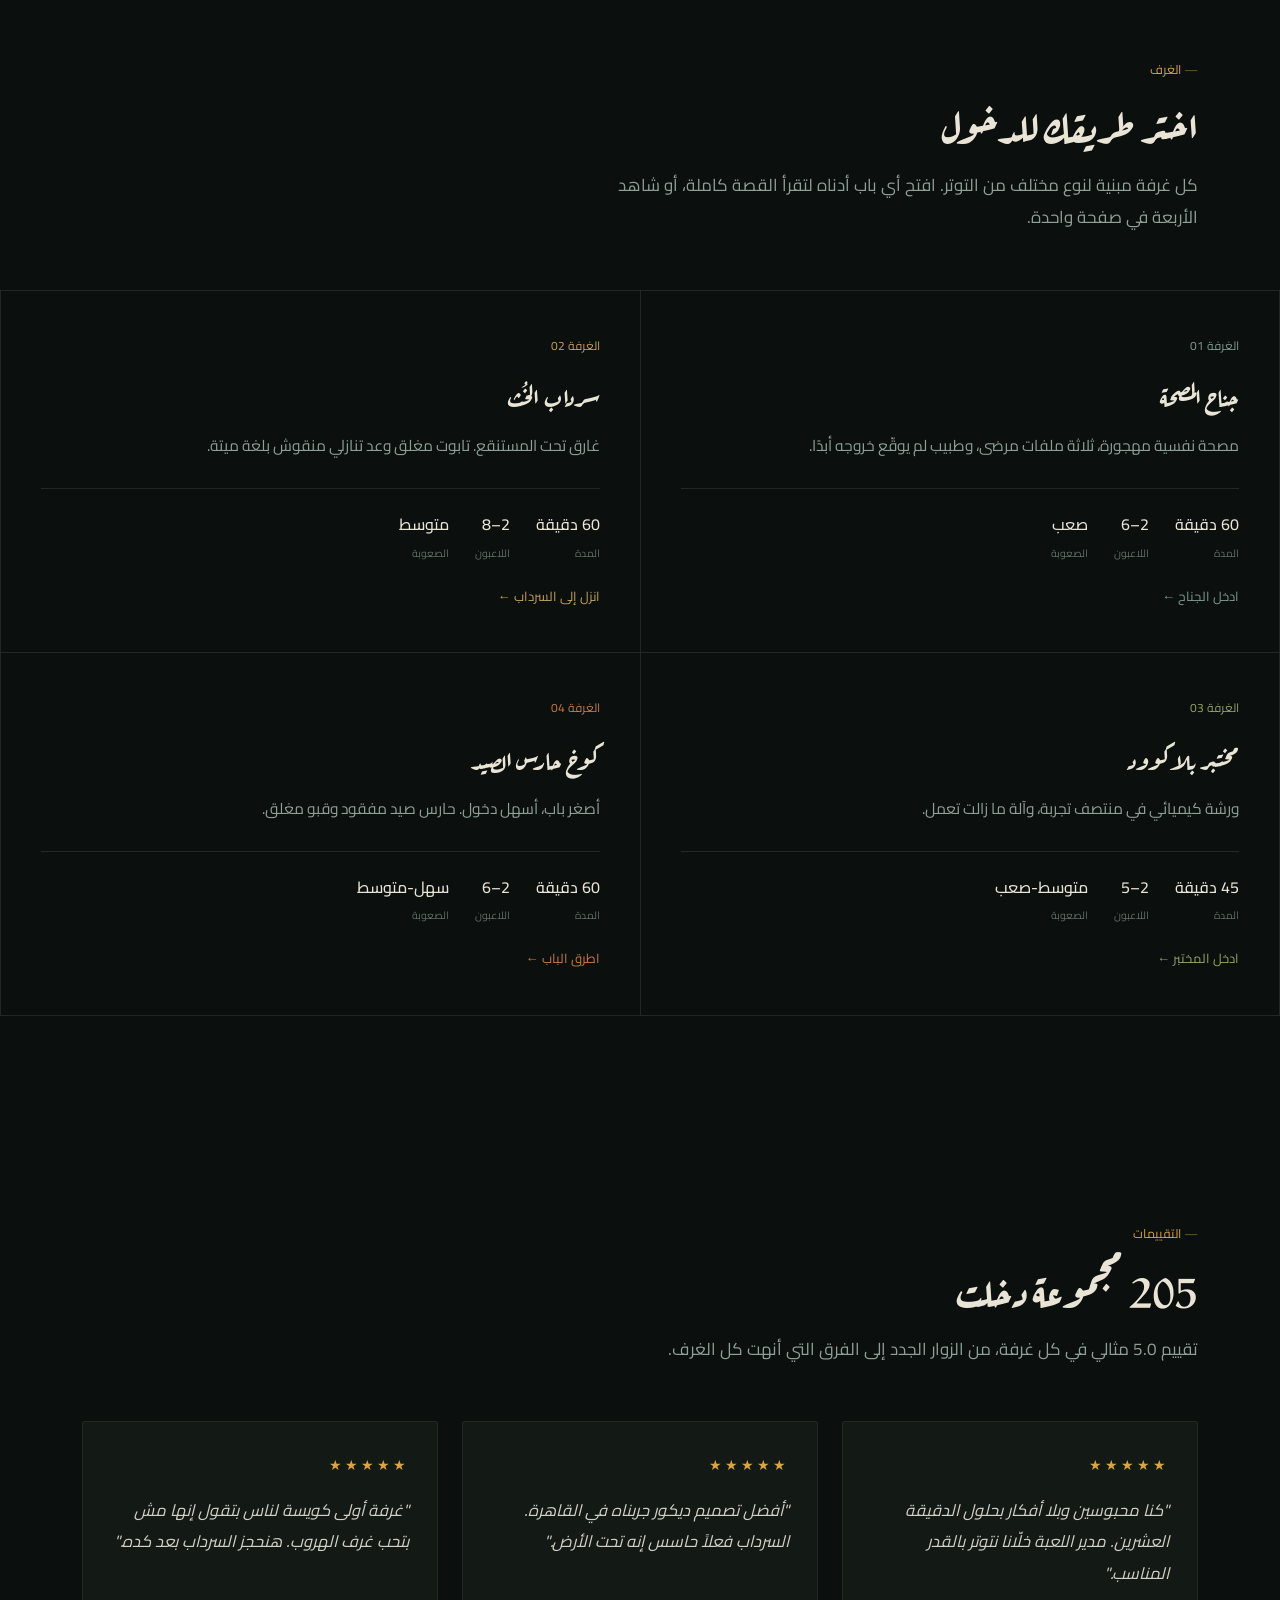
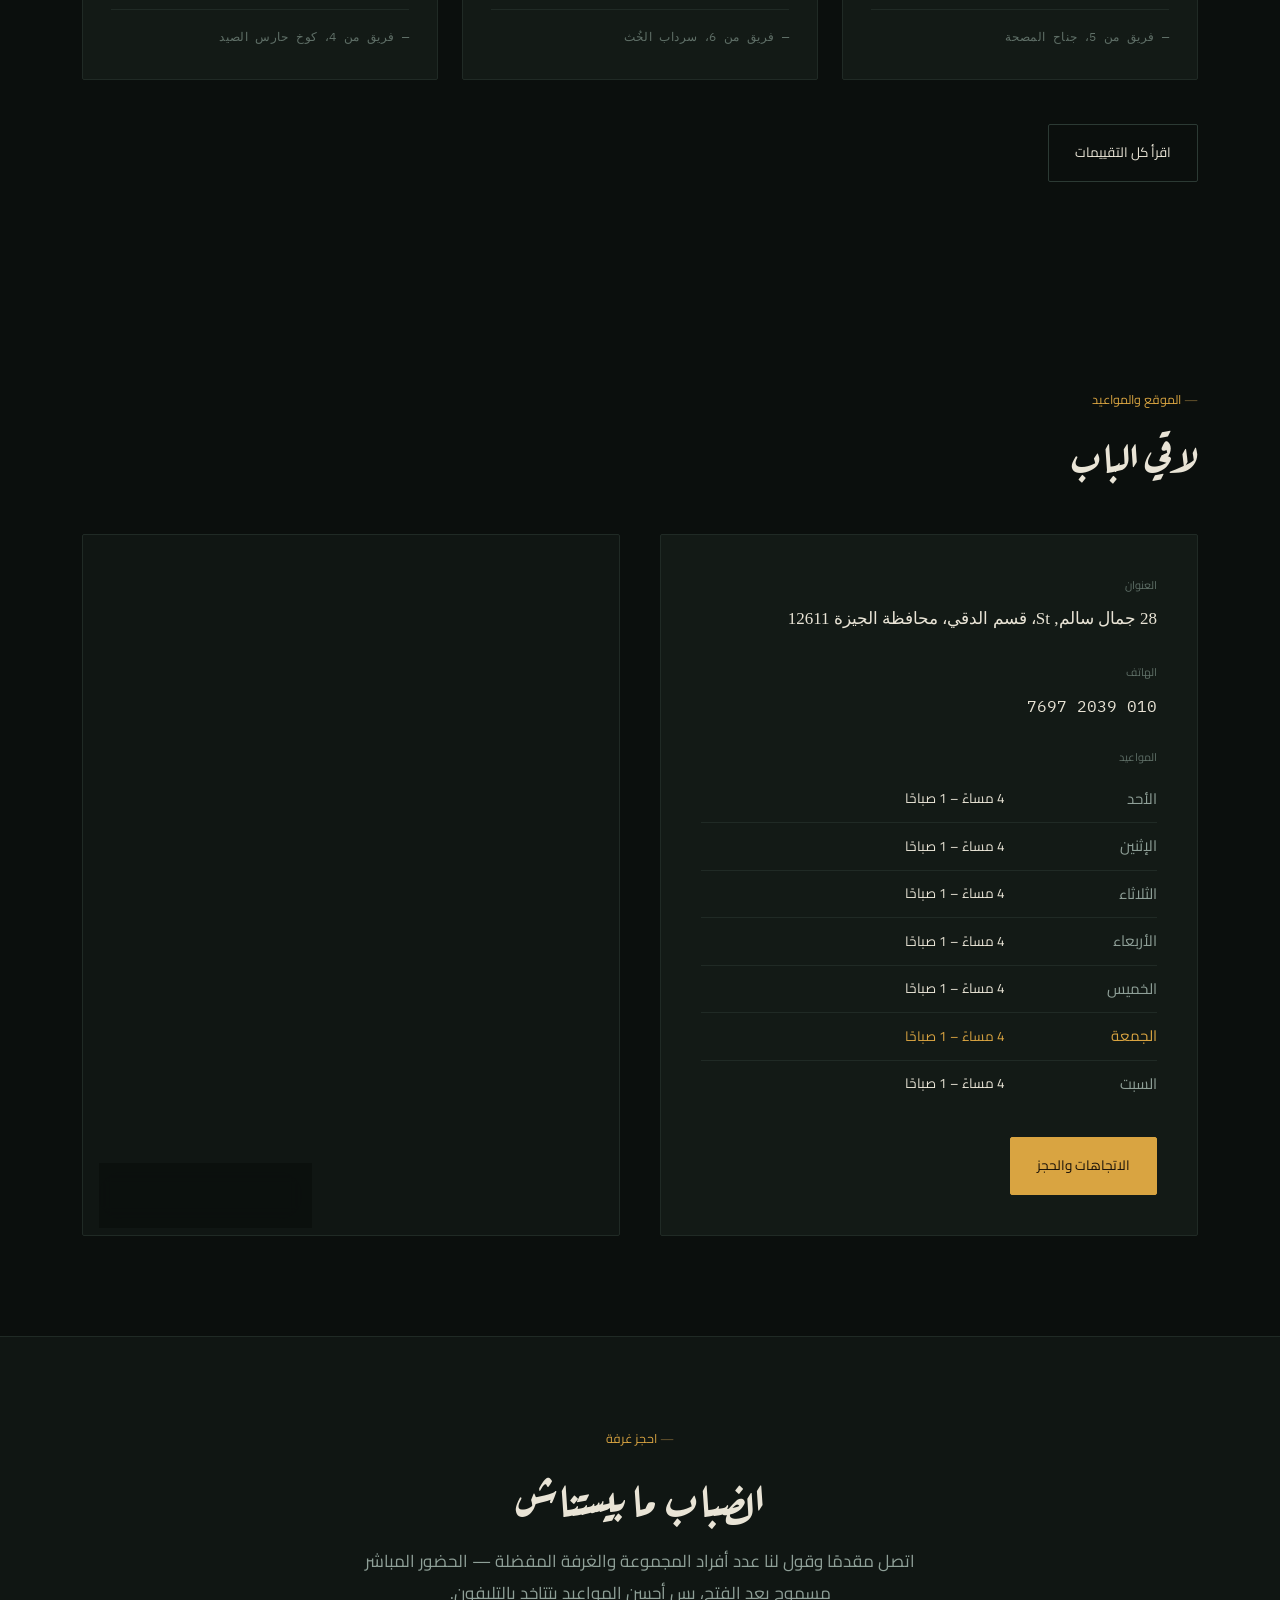
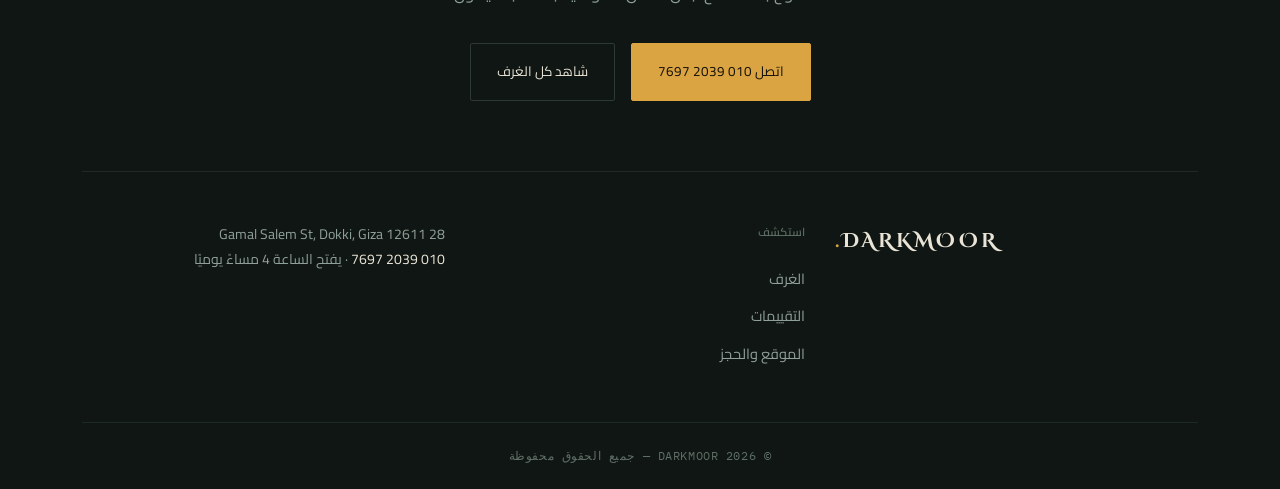
==== commit b562e3e0: "Add files via upload" ====
--- a/index.html
+++ b/index.html
@@ -188,11 +188,11 @@
           <div class="field" style="margin-bottom:0;">
             <div class="k">المواعيد</div>
             <table class="hours">
-              <tr><td>الأحد</td><td>4 مساءً – 12 صباحًا</td></tr>
-              <tr><td>الإثنين</td><td>4 مساءً – 12 صباحًا</td></tr>
-              <tr><td>الثلاثاء</td><td>4 مساءً – 12 صباحًا</td></tr>
-              <tr><td>الأربعاء</td><td>4 مساءً – 12 صباحًا</td></tr>
-              <tr><td>الخميس</td><td>4 مساءً – 12 صباحًا</td></tr>
+              <tr><td>الأحد</td><td>4 مساءً – 1 صباحًا</td></tr>
+              <tr><td>الإثنين</td><td>4 مساءً – 1 صباحًا</td></tr>
+              <tr><td>الثلاثاء</td><td>4 مساءً – 1 صباحًا</td></tr>
+              <tr><td>الأربعاء</td><td>4 مساءً – 1 صباحًا</td></tr>
+              <tr><td>الخميس</td><td>4 مساءً – 1 صباحًا</td></tr>
               <tr class="today"><td>الجمعة</td><td>4 مساءً – 1 صباحًا</td></tr>
               <tr><td>السبت</td><td>4 مساءً – 1 صباحًا</td></tr>
             </table>
@@ -202,13 +202,7 @@
           </div>
         </div>
         <div class="map-render">
-          <svg viewBox="0 0 400 340" preserveAspectRatio="xMidYMid slice" aria-hidden="true">
-            <path d="M-20,60 C80,30 160,80 260,50 C340,30 400,60 420,40" fill="none" stroke="#3a4a42" stroke-width="1"/>
-            <path d="M-20,120 C90,90 170,140 270,110 C350,90 400,120 420,100" fill="none" stroke="#3a4a42" stroke-width="1"/>
-            <path d="M-20,180 C100,150 180,200 280,170 C360,150 400,180 420,160" fill="none" stroke="#3a4a42" stroke-width="1"/>
-            <path d="M-20,240 C110,210 190,260 290,230 C370,210 400,240 420,220" fill="none" stroke="#3a4a42" stroke-width="1"/>
-            <path d="M-20,300 C120,270 200,320 300,290 C380,270 400,300 420,280" fill="none" stroke="#3a4a42" stroke-width="1"/>
-          </svg>
+          <iframe class="map-frame" src="https://www.google.com/maps?q=28+Gamal+Salem+St,+Dokki,+Giza+12611&output=embed" loading="lazy" referrerpolicy="no-referrer-when-downgrade" title="خريطة موقع دارك مور"></iframe>
           <div class="pin">
             <div class="dot"></div>
             <div class="label">دارك مور</div>
--- a/styles.css
+++ b/styles.css
@@ -571,28 +571,44 @@
   background: var(--bg-alt);
 }
 .map-render svg{ position: absolute; inset: 0; width: 100%; height: 100%; opacity: 0.6; }
+.map-frame{
+  position: absolute;
+  inset: 0;
+  width: 100%;
+  height: 100%;
+  border: 0;
+  filter: invert(92%) hue-rotate(180deg) brightness(0.92) contrast(0.9) saturate(0.8);
+}
 .map-render .pin{
   position: absolute;
-  top: 50%; left: 50%;
-  transform: translate(-50%, -50%);
-  display: flex;
-  flex-direction: column;
+  left: 16px; bottom: 16px;
+  transform: none;
+  flex-direction: row;
   align-items: center;
-  gap: 8px;
+  gap: 10px;
+  background: rgba(11,15,13,0.82);
+  backdrop-filter: blur(6px);
+  -webkit-backdrop-filter: blur(6px);
+  border: 1px solid var(--line-soft);
+  border-radius: 999px;
+  padding: 9px 16px 9px 12px;
+  display: flex;
+  pointer-events: none;
 }
 .map-render .dot{
-  width: 14px; height: 14px;
+  width: 10px; height: 10px;
   border-radius: 50%;
   background: var(--gold);
-  box-shadow: 0 0 0 6px rgba(217,164,65,0.18), 0 0 24px rgba(217,164,65,0.55);
+  box-shadow: 0 0 0 5px rgba(217,164,65,0.18), 0 0 18px rgba(217,164,65,0.55);
   animation: pin-pulse 2.6s ease-in-out infinite;
+  flex-shrink: 0;
 }
 @keyframes pin-pulse{
-  0%, 100%{ box-shadow: 0 0 0 6px rgba(217,164,65,0.18), 0 0 24px rgba(217,164,65,0.55); }
-  50%{ box-shadow: 0 0 0 10px rgba(217,164,65,0.08), 0 0 32px rgba(217,164,65,0.75); }
-}
-.map-render .label{ font-family: var(--heading); font-size: 15px; letter-spacing: 0.06em; color: var(--ink); }
-.map-render .plus{ font-family: var(--mono); font-size: 11.5px; color: var(--dim-2); }
+  0%, 100%{ box-shadow: 0 0 0 5px rgba(217,164,65,0.18), 0 0 18px rgba(217,164,65,0.55); }
+  50%{ box-shadow: 0 0 0 8px rgba(217,164,65,0.08), 0 0 26px rgba(217,164,65,0.75); }
+}
+.map-render .label{ font-family: var(--heading); font-size: 14px; letter-spacing: 0.06em; color: var(--ink); }
+.map-render .plus{ font-family: var(--mono); font-size: 11px; color: var(--dim-2); }
 
 .room-picker{
   display: flex;
